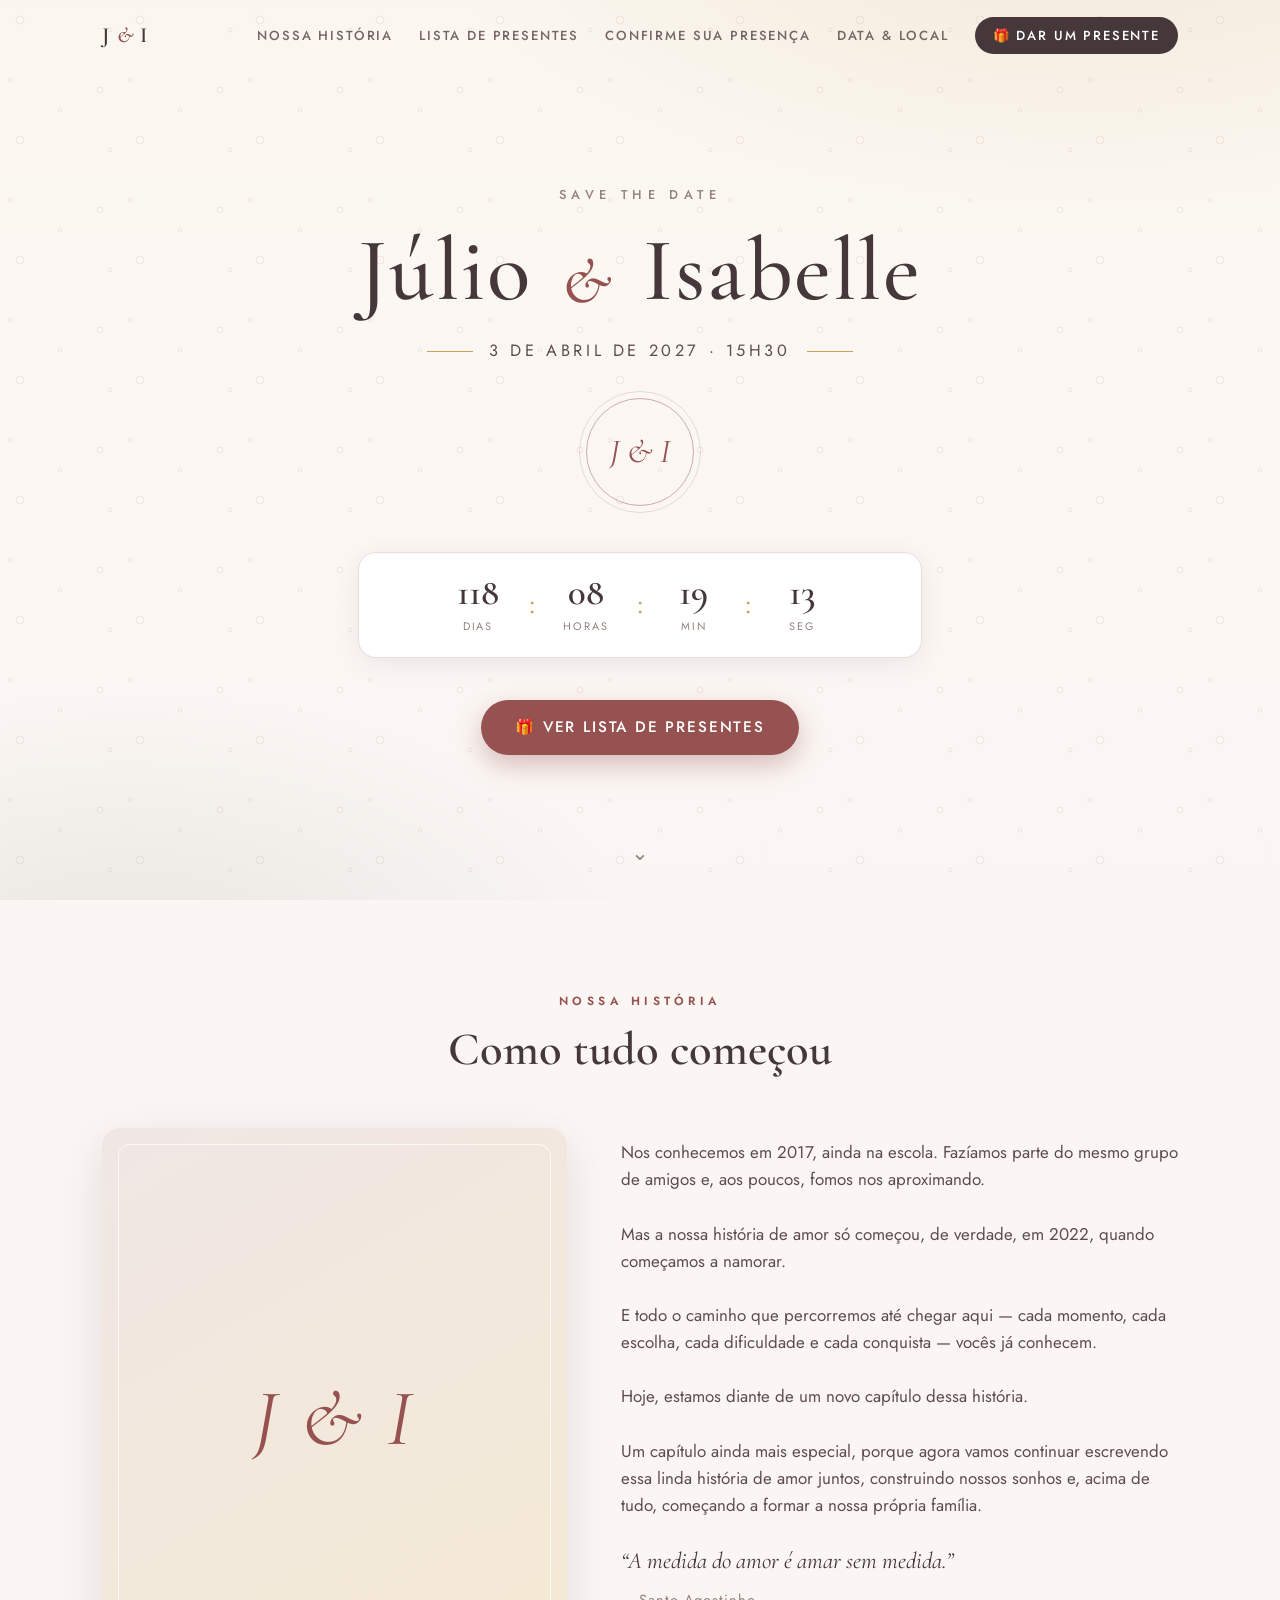
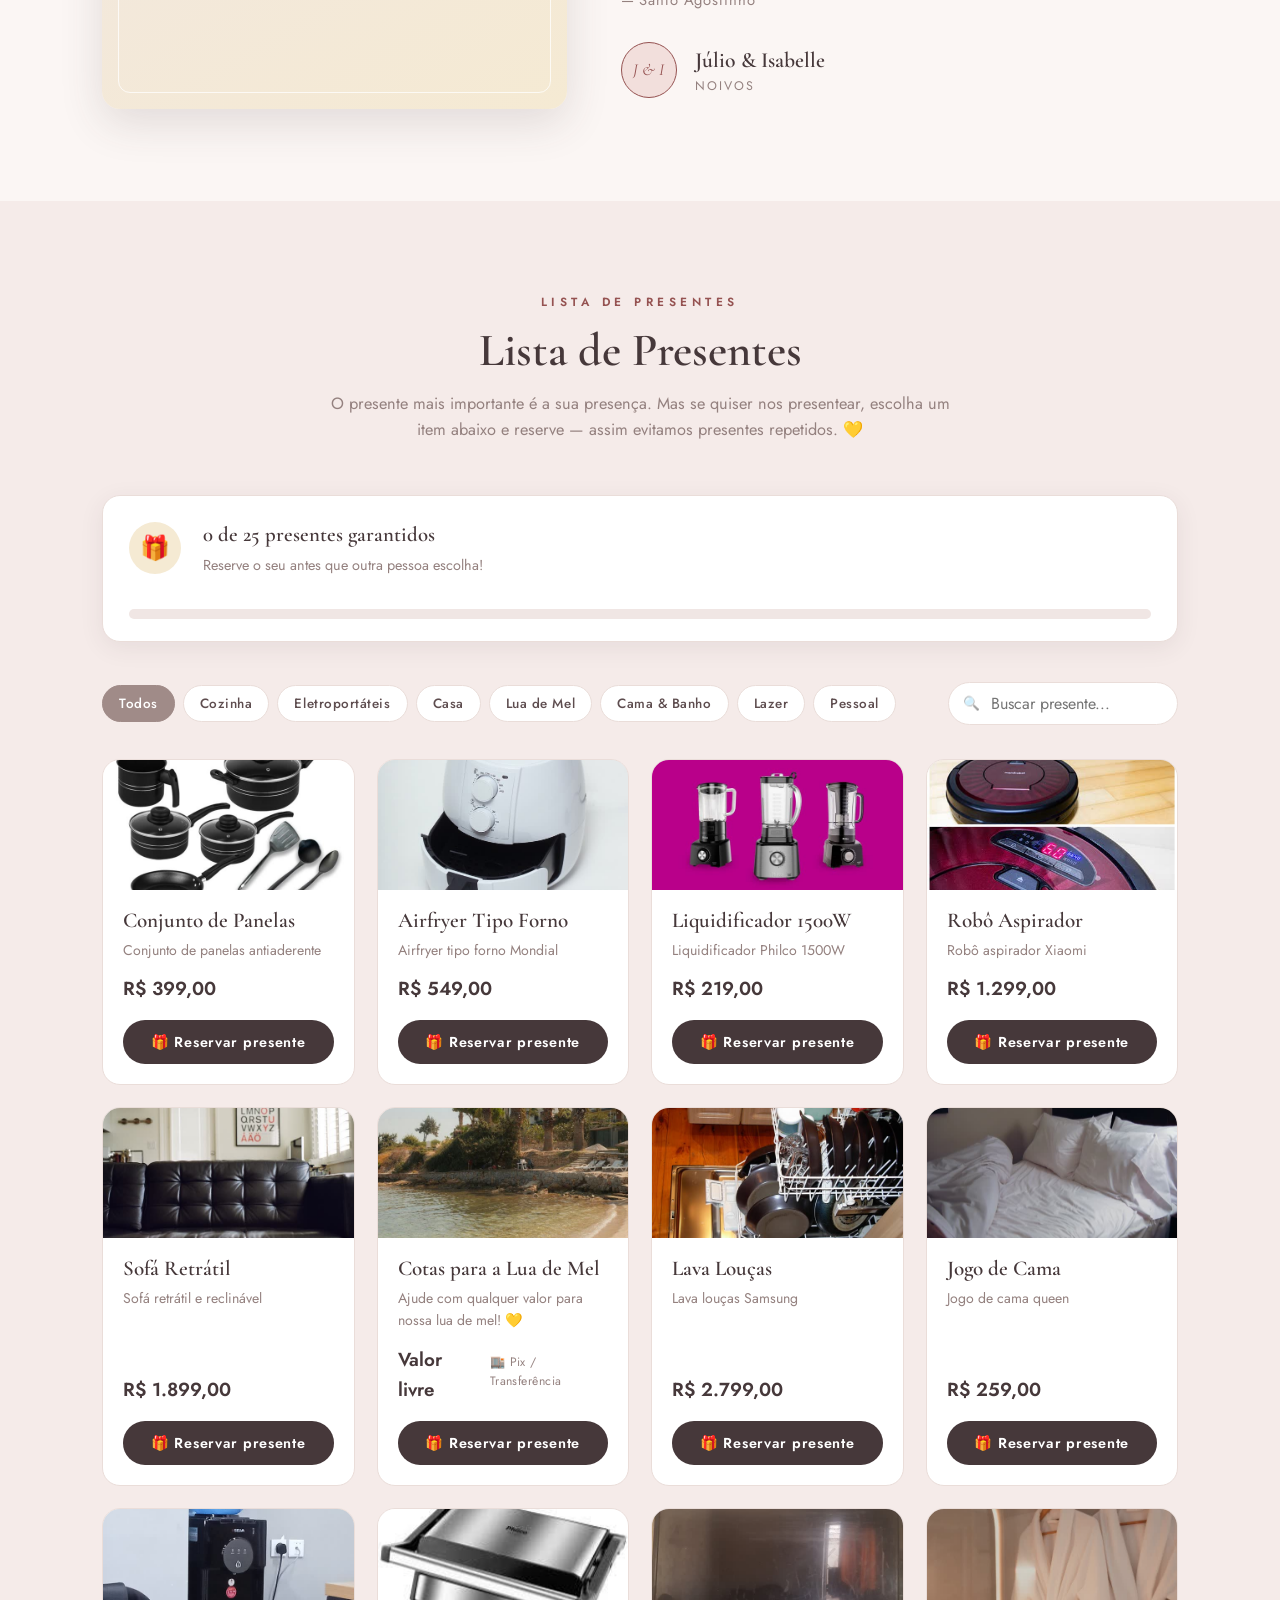
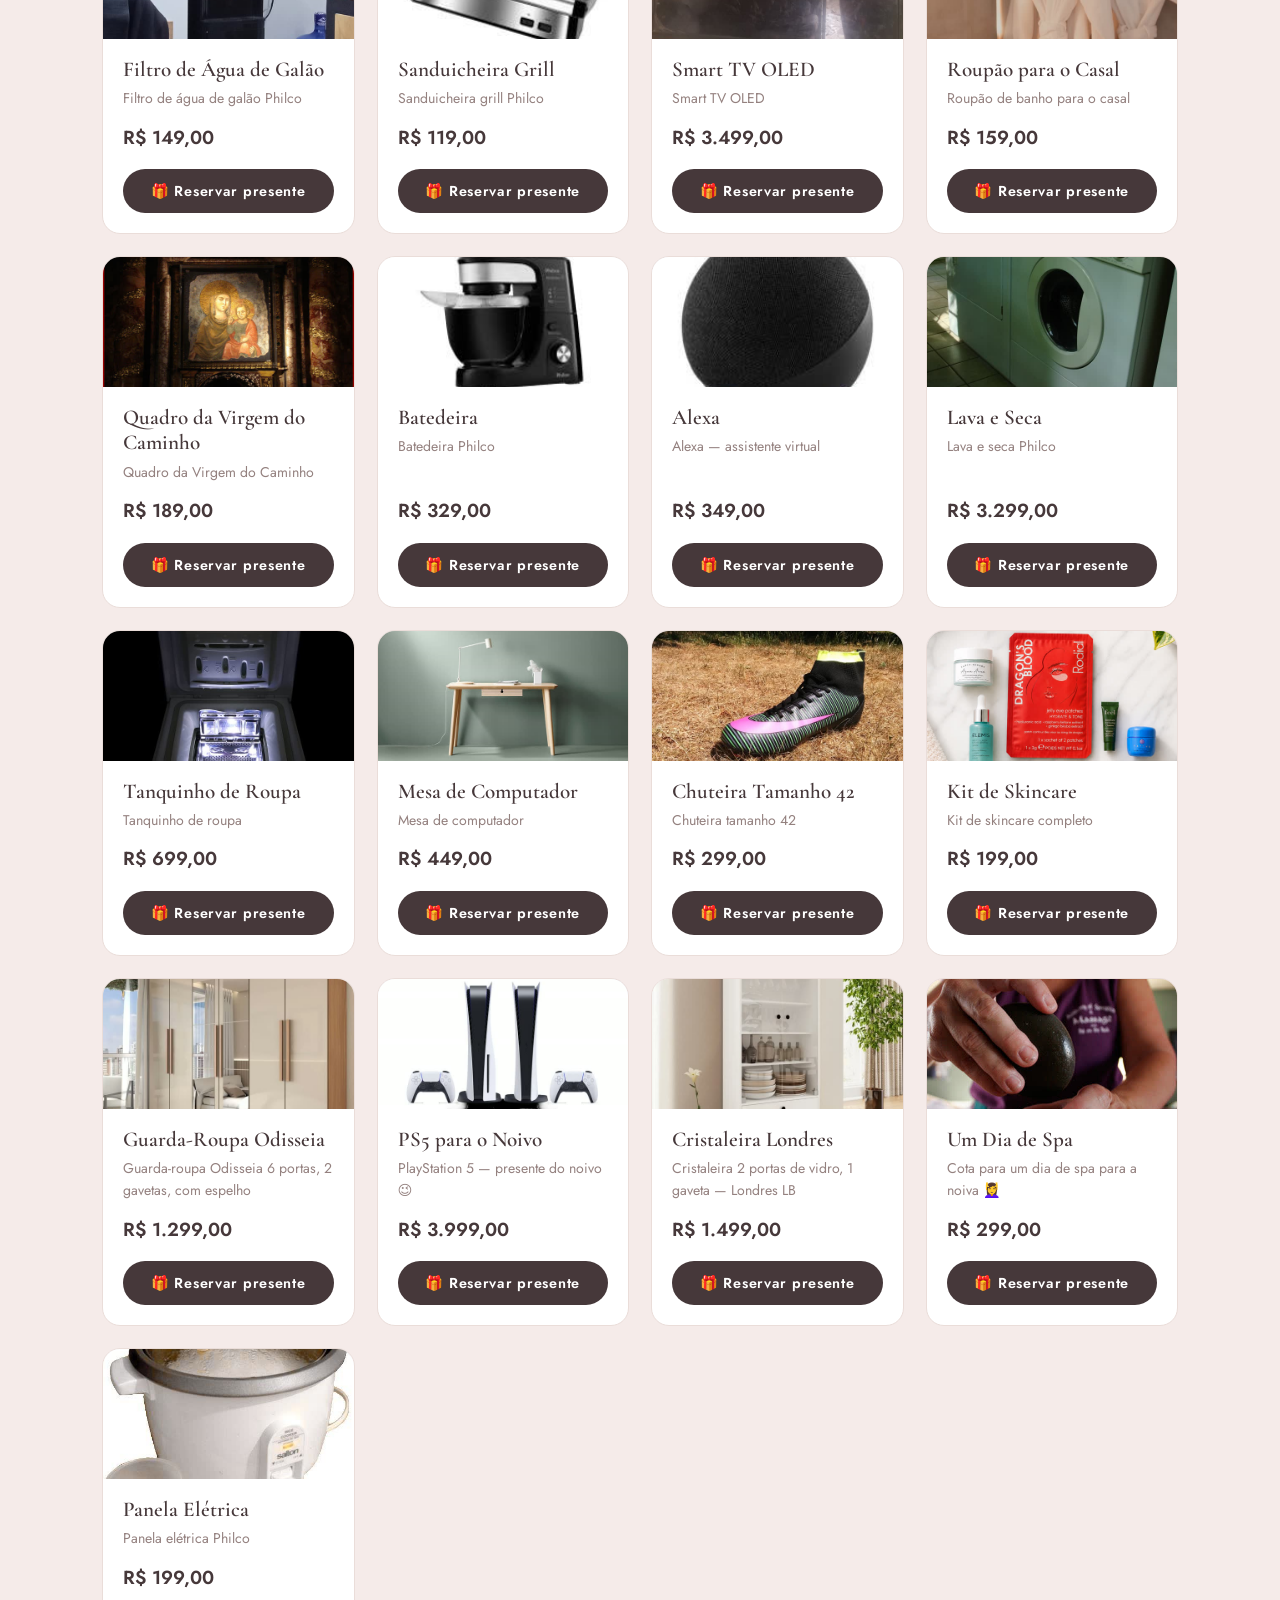
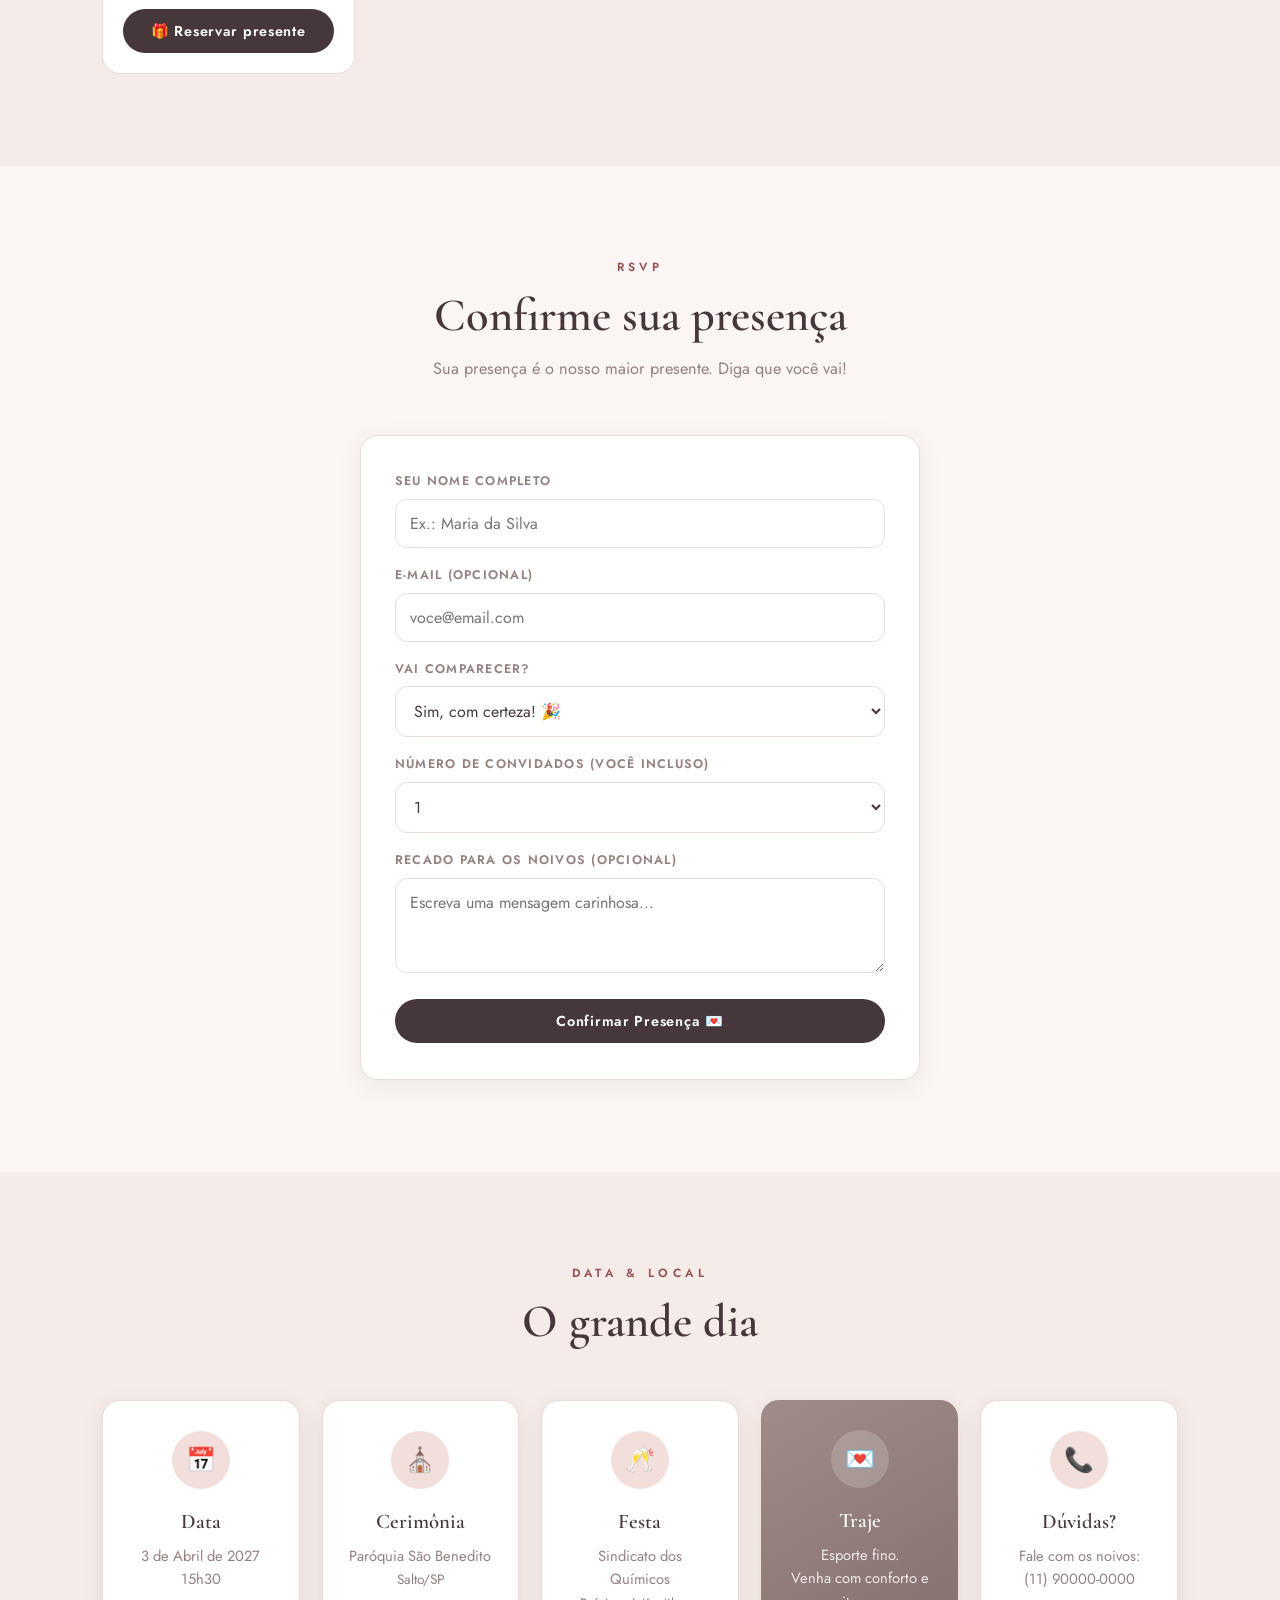
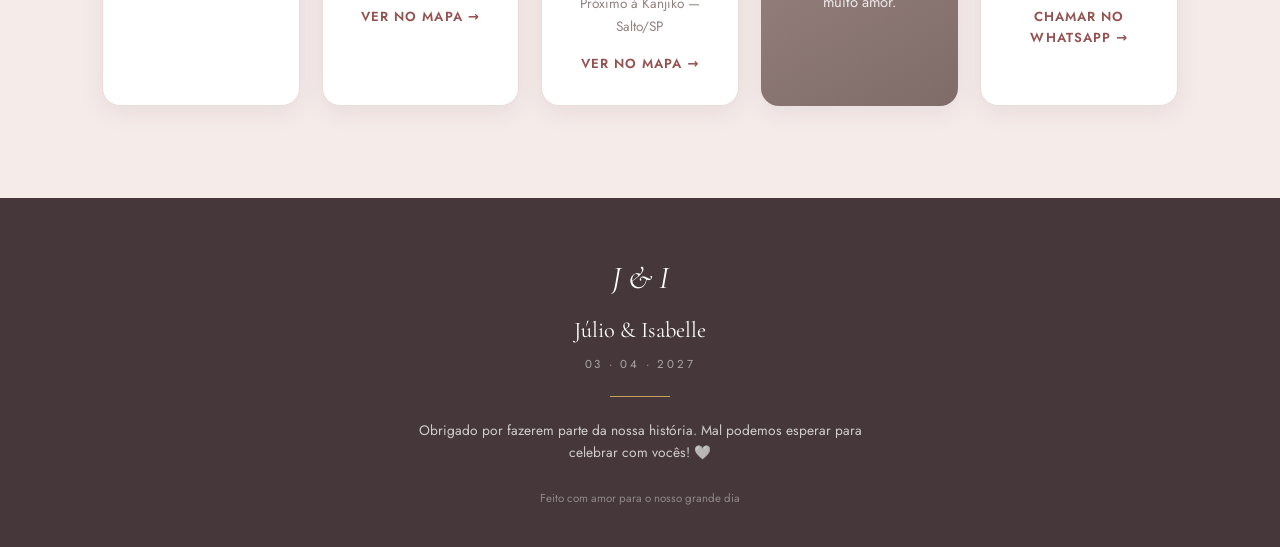
==== index.html @ 5176cdef "Site do casamento Júlio & Isabelle: lista de presentes com reserva/compra, RSVP, tema marsala" ====
<!DOCTYPE html>
<html lang="pt-BR">
<head>
  <meta charset="UTF-8" />
  <meta name="viewport" content="width=device-width, initial-scale=1.0" />
  <title>Júlio &amp; Isabelle — Nosso Casamento</title>
  <meta name="description" content="Site do nosso casamento: lista de presentes, confirmação de presença e todas as informações do grande dia." />
  <link rel="icon" href="data:image/svg+xml,<svg xmlns='http://www.w3.org/2000/svg' viewBox='0 0 100 100'><text y='.9em' font-size='90'>💍</text></svg>" />
  <link rel="preconnect" href="https://fonts.googleapis.com" />
  <link rel="preconnect" href="https://fonts.gstatic.com" crossorigin />
  <link href="https://fonts.googleapis.com/css2?family=Cormorant+Garamond:ital,wght@0,400;0,500;0,600;0,700;1,400;1,500&family=Jost:wght@300;400;500;600&display=swap" rel="stylesheet" />
  <link rel="stylesheet" href="css/style.css" />
</head>
<body>

  <!-- Navbar -->
  <nav class="nav" id="nav">
    <div class="container">
      <a href="#inicio" class="nav-brand"><span id="nav-iniciais">J <span class="amp">&amp;</span> M</span></a>
      <ul class="nav-links" id="nav-links">
        <li><a href="#historia">Nossa História</a></li>
        <li><a href="#presentes">Lista de Presentes</a></li>
        <li><a href="#rsvp">Confirme sua Presença</a></li>
        <li><a href="#local">Data &amp; Local</a></li>
        <li><a href="#presentes" class="nav-cta">🎁 Dar um Presente</a></li>
      </ul>
      <button class="nav-burger" id="nav-burger" aria-label="Menu">☰</button>
    </div>
  </nav>

  <!-- Hero -->
  <header class="hero" id="inicio">
    <div class="hero-inner">
      <p class="hero-save" id="hero-save">Save the Date</p>
      <h1 class="hero-names"><span id="hero-noivo">Júlio</span> <span class="amp">&amp;</span> <span id="hero-noiva">Isabelle</span></h1>
      <div class="hero-date" id="hero-data">3 de Abril de 2027 · 15h30</div>
      <div class="hero-monogram" id="hero-monograma">J &amp; I</div>

      <div class="countdown-wrap">
        <div class="countdown" id="countdown">
          <div class="cd-item"><div class="cd-num" id="cd-dias">--</div><div class="cd-label">Dias</div></div>
          <div class="cd-sep">:</div>
          <div class="cd-item"><div class="cd-num" id="cd-horas">--</div><div class="cd-label">Horas</div></div>
          <div class="cd-sep">:</div>
          <div class="cd-item"><div class="cd-num" id="cd-min">--</div><div class="cd-label">Min</div></div>
          <div class="cd-sep">:</div>
          <div class="cd-item"><div class="cd-num" id="cd-seg">--</div><div class="cd-label">Seg</div></div>
        </div>
      </div>

      <a href="#presentes" class="hero-cta">🎁 Ver Lista de Presentes</a>
    </div>
    <div class="hero-scroll">⌄</div>
  </header>

  <!-- Nossa História -->
  <section class="section" id="historia">
    <div class="container">
      <div class="section-head">
        <div class="kicker">Nossa História</div>
        <h2 class="section-title">Como tudo começou</h2>
      </div>
      <div class="story-grid">
        <div class="story-photo" id="story-photo">
          <div class="story-mono" id="story-mono">J &amp; I</div>
          <div class="frame"></div>
        </div>
        <div class="story-text">
          <p id="historia-texto"></p>
          <blockquote class="story-quote" id="historia-frase"></blockquote>
          <div class="story-quote-author" id="historia-frase-autor"></div>
          <div class="story-signature">
            <div class="mono" id="signature-mono">J &amp; I</div>
            <div>
              <div class="who" id="signature-nomes">Júlio &amp; Isabelle</div>
              <div class="role">Noivos</div>
            </div>
          </div>
        </div>
      </div>
    </div>
  </section>

  <!-- Lista de Presentes -->
  <section class="section section-alt" id="presentes">
    <div class="container">
      <div class="section-head">
        <div class="kicker">Lista de Presentes</div>
        <h2 class="section-title" id="lista-titulo">Lista de Presentes</h2>
        <p class="section-sub" id="lista-subtitulo"></p>
      </div>

      <div class="registry-progress">
        <div class="icon">🎁</div>
        <div class="info">
          <strong id="progresso-texto">0 de 0 presentes garantidos</strong>
          <span id="progresso-detalhe">Reserve o seu antes que outra pessoa escolha!</span>
        </div>
        <div class="registry-bar"><i id="progresso-barra"></i></div>
      </div>

      <div class="registry-toolbar">
        <div class="filter-chips" id="filter-chips"></div>
        <div class="registry-search">
          <input type="text" id="busca" placeholder="Buscar presente..." />
        </div>
      </div>

      <div class="gifts-grid" id="gifts-grid"></div>
      <div class="registry-empty" id="registry-empty" style="display:none;">
        <div class="big">🔍</div>
        <p>Nenhum presente encontrado com esses filtros.</p>
      </div>
    </div>
  </section>

  <!-- RSVP -->
  <section class="section" id="rsvp">
    <div class="container">
      <div class="section-head">
        <div class="kicker">RSVP</div>
        <h2 class="section-title">Confirme sua presença</h2>
        <p class="section-sub">Sua presença é o nosso maior presente. Diga que você vai!</p>
      </div>
      <div class="rsvp-card">
        <form id="rsvp-form">
          <div class="form-group">
            <label for="rsvp-nome">Seu nome completo</label>
            <input type="text" id="rsvp-nome" placeholder="Ex.: Maria da Silva" required />
          </div>
          <div class="form-group">
            <label for="rsvp-email">E-mail (opcional)</label>
            <input type="email" id="rsvp-email" placeholder="voce@email.com" />
          </div>
          <div class="form-group">
            <label for="rsvp-presenca">Vai comparecer?</label>
            <select id="rsvp-presenca">
              <option value="sim">Sim, com certeza! 🎉</option>
              <option value="nao">Não poderei ir, mas estarei torcendo 💛</option>
            </select>
          </div>
          <div class="form-group">
            <label for="rsvp-acompanhantes">Número de convidados (você incluso)</label>
            <select id="rsvp-acompanhantes">
              <option value="1">1</option>
              <option value="2">2</option>
              <option value="3">3</option>
              <option value="4">4</option>
              <option value="5">5+</option>
            </select>
          </div>
          <div class="form-group">
            <label for="rsvp-recado">Recado para os noivos (opcional)</label>
            <textarea id="rsvp-recado" rows="3" placeholder="Escreva uma mensagem carinhosa..."></textarea>
          </div>
          <button type="submit" class="btn btn-livre" style="width:100%;">Confirmar Presença 💌</button>
        </form>
        <div class="rsvp-done" id="rsvp-done" style="display:none;">
          <div class="big">💌</div>
          <h3>Presença confirmada!</h3>
          <p>Obrigado! Contamos com você nesse dia tão especial. Mal podemos esperar! 🤍</p>
        </div>
      </div>
    </div>
  </section>

  <!-- Data & Local -->
  <section class="section section-alt" id="local">
    <div class="container">
      <div class="section-head">
        <div class="kicker">Data &amp; Local</div>
        <h2 class="section-title">O grande dia</h2>
      </div>
      <div class="info-grid">
        <div class="info-card">
          <div class="ico">📅</div>
          <h4>Data</h4>
          <p id="local-data">3 de Abril de 2027<br />15h30</p>
        </div>
        <div class="info-card">
          <div class="ico">⛪</div>
          <h4>Cerimônia</h4>
          <p id="local-nome">Paróquia São Benedito<br /><span id="local-endereco" style="color:var(--muted);font-size:.85rem;">Salto/SP</span></p>
          <a class="link" id="local-mapa" href="#" target="_blank" rel="noopener">Ver no mapa →</a>
        </div>
        <div class="info-card">
          <div class="ico">🥂</div>
          <h4>Festa</h4>
          <p id="festa-nome">Sindicato dos Químicos<br /><span id="festa-endereco" style="color:var(--muted);font-size:.85rem;">Próximo à Kanjiko — Salto/SP</span></p>
          <a class="link" id="festa-mapa" href="#" target="_blank" rel="noopener">Ver no mapa →</a>
        </div>
        <div class="info-card alt">
          <div class="ico">💌</div>
          <h4>Traje</h4>
          <p>Esporte fino.<br />Venha com conforto e muito amor.</p>
        </div>
        <div class="info-card">
          <div class="ico">📞</div>
          <h4>Dúvidas?</h4>
          <p id="local-contato">Fale com os noivos pelo WhatsApp</p>
          <a class="link" id="local-whatsapp" href="#" target="_blank" rel="noopener">Chamar no WhatsApp →</a>
        </div>
      </div>
    </div>
  </section>

  <!-- Footer -->
  <footer class="footer">
    <div class="container">
      <div class="mono" id="footer-mono">J &amp; I</div>
      <div class="names" id="footer-nomes">Júlio &amp; Isabelle</div>
      <div class="date" id="footer-data">03 · 04 · 2027</div>
      <div class="divider"></div>
      <p class="msg">Obrigado por fazerem parte da nossa história. Mal podemos esperar para celebrar com vocês! 🤍</p>
      <p class="made">Feito com amor para o nosso grande dia</p>
    </div>
  </footer>

  <!-- Modal de reserva -->
  <div class="modal-overlay" id="modal">
    <div class="modal">
      <button class="modal-close" id="modal-close" aria-label="Fechar">✕</button>
      <div class="gift-mini">
        <div class="thumb" id="modal-thumb">🎁</div>
        <div>
          <div class="nm" id="modal-nome">Presente</div>
          <div class="pr" id="modal-preco">R$ 0</div>
        </div>
      </div>
      <h3 id="modal-titulo">Reservar presente</h3>
      <p class="lead" id="modal-lead">Preencha seu nome para reservar este presente. Assim, evitamos presentes repetidos!</p>
      <form id="modal-form">
        <div class="form-group">
          <label for="modal-nome-convidado">Seu nome</label>
          <input type="text" id="modal-nome-convidado" placeholder="Ex.: Maria" required autocomplete="name" />
        </div>
        <div class="modal-actions">
          <button type="submit" class="btn btn-livre" id="modal-btn-reservar">🎁 Reservar</button>
          <button type="button" class="btn btn-secondary" id="modal-btn-comprei">✅ Já comprei!</button>
        </div>
      </form>
      <p class="modal-note" id="modal-note">Reservado? Depois você pode marcar como comprado.</p>
    </div>
  </div>

  <!-- Toast -->
  <div class="toast-wrap" id="toast-wrap"></div>

  <canvas id="confetti-canvas"></canvas>

  <script src="js/config.js"></script>
  <script src="js/data.js"></script>
  <script src="js/storage.js"></script>
  <script src="js/app.js"></script>
</body>
</html>
---- css/style.css ----
/* ============================================================
   Casamento — Design System
   Paleta: creme quente · verde-sálvia · terracota · dourado
   Fontes: Cormorant Garamond (display) + Jost (texto)
   ============================================================ */

:root {
  --bg: #FBF6F4;
  --bg-soft: #F5EBE9;
  --bg-card: #FFFFFF;
  --ink: #46383A;
  --ink-soft: #5E4D4F;
  --muted: #94817F;
  --line: #EADDD9;
  --sage: #A08B88;
  --sage-deep: #7F6B68;
  --sage-soft: #F0E6E4;
  --terra: #955251;        /* MARSALA */
  --terra-deep: #7A403F;
  --terra-soft: #F2DFDC;
  --gold: #C6A15B;
  --gold-soft: #F5EAD3;
  --danger: #B4574E;
  --ok: #7E917C;
  --radius: 18px;
  --shadow: 0 6px 24px rgba(70, 56, 58, .08);
  --shadow-lg: 0 14px 44px rgba(70, 56, 58, .14);
  --font-display: "Cormorant Garamond", Georgia, serif;
  --font-body: "Jost", "Segoe UI", system-ui, sans-serif;
}

* { margin: 0; padding: 0; box-sizing: border-box; }

html { scroll-behavior: smooth; }

body {
  font-family: var(--font-body);
  background: var(--bg);
  color: var(--ink);
  line-height: 1.6;
  -webkit-font-smoothing: antialiased;
}

img { max-width: 100%; display: block; }
a { color: inherit; text-decoration: none; }
button { font-family: inherit; cursor: pointer; }
input, select, textarea { font-family: inherit; font-size: 1rem; }

.container { max-width: 1120px; margin: 0 auto; padding: 0 22px; }

::selection { background: var(--gold-soft); }

/* ---------- Navbar ---------- */
.nav {
  position: fixed; inset: 0 0 auto 0; z-index: 90;
  transition: background .3s, box-shadow .3s, padding .3s;
  padding: 18px 0;
}
.nav.scrolled {
  background: rgba(250, 246, 239, .92);
  backdrop-filter: blur(12px);
  box-shadow: 0 2px 18px rgba(59,52,44,.07);
  padding: 10px 0;
}
.nav .container { display: flex; align-items: center; justify-content: space-between; gap: 18px; }
.nav-brand {
  font-family: var(--font-display);
  font-size: 1.35rem; font-weight: 600; letter-spacing: .06em;
  color: var(--ink);
}
.nav-brand .amp { color: var(--terra); font-style: italic; }
.nav-links { display: flex; align-items: center; gap: 26px; list-style: none; }
.nav-links a {
  font-size: .82rem; letter-spacing: .14em; text-transform: uppercase;
  color: var(--ink-soft); opacity: .85; transition: opacity .2s, color .2s;
  font-weight: 500;
}
.nav-links a:hover { opacity: 1; color: var(--terra); }
.nav-cta {
  background: var(--ink); color: #fff !important; opacity: 1 !important;
  padding: 9px 18px; border-radius: 999px; font-size: .78rem;
  letter-spacing: .1em; transition: background .2s, transform .2s;
}
.nav-cta:hover { background: var(--terra); transform: translateY(-1px); }
.nav-burger { display: none; background: none; border: 0; font-size: 1.5rem; color: var(--ink); }

/* ---------- Hero ---------- */
.hero {
  min-height: 100vh;
  display: flex; align-items: center; justify-content: center;
  text-align: center; position: relative; overflow: hidden;
  background:
    radial-gradient(1100px 500px at 85% -10%, rgba(201,168,106,.18), transparent 60%),
    radial-gradient(900px 500px at 10% 110%, rgba(124,139,121,.16), transparent 60%),
    linear-gradient(180deg, #FBF7F0 0%, var(--bg) 100%);
  padding: 120px 22px 80px;
}
.hero::before {
  content: "";
  position: absolute; inset: 0;
  background-image: url("data:image/svg+xml,%3Csvg xmlns='http://www.w3.org/2000/svg' width='120' height='120' viewBox='0 0 120 120'%3E%3Cg fill='none' stroke='%23955251' stroke-opacity='0.10' stroke-width='1'%3E%3Ccircle cx='20' cy='20' r='4'/%3E%3Ccircle cx='100' cy='90' r='3'/%3E%3Ccircle cx='60' cy='110' r='2'/%3E%3Ccircle cx='10' cy='80' r='2'/%3E%3Ccircle cx='110' cy='30' r='2'/%3E%3C/g%3E%3C/svg%3E");
}
.hero-inner { position: relative; z-index: 2; max-width: 820px; }
.hero-save {
  font-size: .8rem; letter-spacing: .42em; text-transform: uppercase;
  color: var(--muted); margin-bottom: 18px; font-weight: 500;
}
.hero-names {
  font-family: var(--font-display);
  font-size: clamp(3rem, 9vw, 5.6rem);
  font-weight: 500; line-height: 1.05; letter-spacing: .02em;
  color: var(--ink);
}
.hero-names .amp {
  font-style: italic; color: var(--terra);
  font-size: .72em; padding: 0 .12em; vertical-align: middle;
}
.hero-date {
  margin-top: 20px; display: flex; align-items: center; justify-content: center; gap: 16px;
  font-size: 1.02rem; letter-spacing: .22em; text-transform: uppercase; color: var(--ink-soft);
}
.hero-date::before, .hero-date::after {
  content: ""; width: 46px; height: 1px; background: var(--gold);
}
.hero-monogram {
  width: 108px; height: 108px; margin: 34px auto 0;
  border: 1px solid rgba(149,82,81,.45); border-radius: 50%;
  display: flex; align-items: center; justify-content: center;
  font-family: var(--font-display); font-size: 2.1rem; font-style: italic;
  color: var(--terra); position: relative;
}
.hero-monogram::before {
  content: ""; position: absolute; inset: -8px;
  border: 1px solid rgba(149,82,81,.18); border-radius: 50%;
}
.hero-cta {
  margin-top: 42px; display: inline-flex; align-items: center; gap: 10px;
  background: var(--terra); color: #fff; border: 0;
  padding: 15px 34px; border-radius: 999px;
  font-size: .95rem; letter-spacing: .12em; text-transform: uppercase; font-weight: 500;
  box-shadow: 0 10px 26px rgba(149,82,81,.35);
  transition: transform .2s, box-shadow .2s, background .2s;
}
.hero-cta:hover { transform: translateY(-2px); box-shadow: 0 14px 32px rgba(149,82,81,.42); background: var(--terra-deep); }
.hero-scroll {
  position: absolute; bottom: 30px; left: 50%; transform: translateX(-50%);
  color: var(--muted); font-size: 1.3rem; animation: bob 2.2s infinite; z-index: 2;
}
@keyframes bob { 0%,100% { transform: translate(-50%,0); } 50% { transform: translate(-50%,8px); } }

/* ---------- Countdown ---------- */
.countdown-wrap { background: var(--bg-card); border: 1px solid var(--line); border-radius: var(--radius); box-shadow: var(--shadow); margin-top: 46px; padding: 22px 18px; }
.countdown { display: flex; justify-content: center; gap: 14px; }
.cd-item { min-width: 74px; }
.cd-num {
  font-family: var(--font-display); font-size: 2.3rem; font-weight: 600; line-height: 1;
  color: var(--ink);
}
.cd-label { font-size: .68rem; letter-spacing: .18em; text-transform: uppercase; color: var(--muted); margin-top: 6px; }
.cd-sep { font-family: var(--font-display); font-size: 2rem; color: var(--gold); align-self: start; padding-top: 2px; }

/* ---------- Seções ---------- */
.section { padding: 92px 0; }
.section-alt { background: var(--bg-soft); }
.section-head { text-align: center; max-width: 640px; margin: 0 auto 52px; }
.kicker {
  font-size: .74rem; letter-spacing: .38em; text-transform: uppercase;
  color: var(--terra); font-weight: 600; margin-bottom: 12px;
}
.section-title {
  font-family: var(--font-display); font-weight: 600;
  font-size: clamp(2rem, 4.5vw, 2.9rem); color: var(--ink); line-height: 1.15;
}
.section-sub { color: var(--muted); margin-top: 14px; font-size: 1.02rem; }

/* ---------- História ---------- */
.story-grid { display: grid; grid-template-columns: 1fr 1.2fr; gap: 54px; align-items: center; }
.story-photo {
  border-radius: var(--radius); overflow: hidden; position: relative;
  aspect-ratio: 4/5; background: linear-gradient(150deg, var(--sage-soft), var(--gold-soft));
  display: flex; align-items: center; justify-content: center;
  box-shadow: var(--shadow-lg);
}
.story-photo img { width: 100%; height: 100%; object-fit: cover; }
.story-mono {
  font-family: var(--font-display); font-style: italic;
  font-size: clamp(3.4rem, 7vw, 5rem); color: var(--terra);
  letter-spacing: .04em;
}
.story-photo .frame {
  position: absolute; inset: 16px; border: 1px solid rgba(255,255,255,.75); border-radius: 12px; pointer-events: none;
}
.story-text p { color: var(--ink-soft); font-size: 1.06rem; margin-bottom: 18px; white-space: pre-line; }
.story-quote {
  font-family: var(--font-display); font-size: 1.45rem; font-style: italic;
  color: var(--ink); line-height: 1.45; margin: 26px 0 10px;
}
.story-quote-author { color: var(--muted); font-size: .92rem; letter-spacing: .06em; }
.story-signature {
  margin-top: 30px; display: flex; align-items: center; gap: 18px;
}
.story-signature .mono {
  width: 56px; height: 56px; border-radius: 50%;
  background: var(--terra-soft); border: 1px solid var(--terra);
  display: flex; align-items: center; justify-content: center;
  font-family: var(--font-display); font-style: italic; font-size: 1.05rem; color: var(--terra);
}
.story-signature .who { font-family: var(--font-display); font-size: 1.35rem; font-weight: 600; }
.story-signature .role { font-size: .78rem; letter-spacing: .16em; text-transform: uppercase; color: var(--muted); }

/* ---------- Lista de presentes ---------- */
.registry-progress {
  background: var(--bg-card); border: 1px solid var(--line); border-radius: var(--radius);
  padding: 22px 26px; margin-bottom: 40px; box-shadow: var(--shadow);
  display: flex; align-items: center; gap: 22px; flex-wrap: wrap;
}
.registry-progress .icon {
  width: 52px; height: 52px; border-radius: 50%; flex-shrink: 0;
  background: var(--gold-soft); display: flex; align-items: center; justify-content: center; font-size: 1.5rem;
}
.registry-progress .info { flex: 1; min-width: 220px; }
.registry-progress .info strong { font-family: var(--font-display); font-size: 1.3rem; font-weight: 600; display: block; }
.registry-progress .info span { color: var(--muted); font-size: .9rem; }
.registry-bar { height: 10px; background: var(--sage-soft); border-radius: 999px; overflow: hidden; margin-top: 10px; flex-basis: 100%; }
.registry-bar i {
  display: block; height: 100%; width: 0;
  background: linear-gradient(90deg, var(--sage), var(--gold));
  border-radius: 999px; transition: width .8s cubic-bezier(.22,1,.36,1);
}

.registry-toolbar { display: flex; gap: 14px; margin-bottom: 34px; flex-wrap: wrap; align-items: center; }
.filter-chips { display: flex; gap: 8px; flex-wrap: wrap; flex: 1; }
.chip {
  border: 1px solid var(--line); background: var(--bg-card); color: var(--ink-soft);
  padding: 8px 16px; border-radius: 999px; font-size: .84rem; letter-spacing: .04em;
  transition: all .18s; font-weight: 500;
}
.chip:hover { border-color: var(--sage); color: var(--sage-deep); }
.chip.active { background: var(--sage); border-color: var(--sage); color: #fff; }
.registry-search {
  position: relative;
}
.registry-search input {
  border: 1px solid var(--line); background: var(--bg-card); border-radius: 999px;
  padding: 9px 18px 9px 42px; width: 230px; color: var(--ink); outline: none;
  transition: border .2s, box-shadow .2s;
}
.registry-search input:focus { border-color: var(--sage); box-shadow: 0 0 0 3px rgba(124,139,121,.15); }
.registry-search::before {
  content: "🔍"; position: absolute; left: 15px; top: 50%; transform: translateY(-50%);
  font-size: .85rem; opacity: .6;
}

.gifts-grid {
  display: grid; grid-template-columns: repeat(auto-fill, minmax(250px, 1fr)); gap: 22px;
}
.gift-card {
  background: var(--bg-card); border: 1px solid var(--line); border-radius: var(--radius);
  overflow: hidden; display: flex; flex-direction: column;
  transition: transform .22s, box-shadow .22s; position: relative;
}
.gift-card:hover { transform: translateY(-4px); box-shadow: var(--shadow-lg); }
.gift-card.is-disabled { opacity: .92; }
.gift-card.is-disabled:hover { transform: none; box-shadow: var(--shadow); }

.gift-thumb {
  height: 130px; display: flex; align-items: center; justify-content: center;
  font-size: 3.1rem; position: relative; overflow: hidden;
}
.gift-thumb .cat-tag {
  position: absolute; top: 12px; left: 12px;
  background: rgba(255,255,255,.85); backdrop-filter: blur(4px);
  font-size: .66rem; letter-spacing: .1em; text-transform: uppercase;
  padding: 4px 10px; border-radius: 999px; color: var(--ink-soft); font-weight: 600;
}
.gift-status-badge {
  position: absolute; top: 12px; right: 12px;
  display: inline-flex; align-items: center; gap: 5px;
  font-size: .68rem; letter-spacing: .08em; text-transform: uppercase; font-weight: 600;
  padding: 5px 11px; border-radius: 999px; color: #fff;
}
.gift-status-badge .dot { width: 6px; height: 6px; border-radius: 50%; background: currentColor; }
.status-livre { background: linear-gradient(135deg, #A96A67, #8A4F4D); }
.status-reservado { background: linear-gradient(135deg, #D9A65B, #B9832F); }
.status-comprado { background: linear-gradient(135deg, var(--ok), #4F7A5F); }

.gift-body { padding: 18px 20px 20px; display: flex; flex-direction: column; flex: 1; }
.gift-name { font-family: var(--font-display); font-size: 1.32rem; font-weight: 600; line-height: 1.2; }
.gift-desc { color: var(--muted); font-size: .88rem; margin-top: 5px; flex: 1; }
.gift-meta { display: flex; align-items: baseline; justify-content: space-between; gap: 10px; margin-top: 13px; }
.gift-price { font-size: 1.18rem; font-weight: 600; color: var(--ink); }
.gift-price small { font-size: .72rem; color: var(--muted); font-weight: 400; }
.gift-store { font-size: .76rem; color: var(--muted); letter-spacing: .04em; display: inline-flex; align-items: center; gap: 4px; }
.gift-action { margin-top: 16px; }

.btn {
  display: inline-flex; align-items: center; justify-content: center; gap: 8px;
  border: 0; border-radius: 999px; font-weight: 600; letter-spacing: .05em;
  font-size: .9rem; padding: 12px 20px; width: 100%;
  transition: transform .18s, box-shadow .18s, background .18s, opacity .18s;
}
.btn-livre { background: var(--ink); color: #fff; }
.btn-livre:hover { background: var(--terra); transform: translateY(-1px); }
.btn-reservado { background: var(--gold-soft); color: #8A6517; }
.btn-reservado:hover { background: #EAD9B8; }
.btn-comprado {
  background: var(--sage-soft); color: var(--sage-deep); opacity: 1;
  display: flex; align-items: center; justify-content: center; gap: 8px;
}
.btn-comprado .check { width: 20px; height: 20px; border-radius: 50%; background: var(--ok); color: #fff; display: inline-flex; align-items: center; justify-content: center; font-size: .7rem; }
.btn:disabled { opacity: .75; cursor: default; }
.btn-secondary { background: var(--bg-soft); color: var(--ink-soft); border: 1px solid var(--line); }
.btn-secondary:hover { border-color: var(--muted); }

.gift-owner {
  margin-top: 12px; display: flex; align-items: center; gap: 9px;
  background: var(--bg-soft); border-radius: 999px; padding: 7px 14px; font-size: .84rem;
  color: var(--ink-soft);
}
.gift-owner .avatar {
  width: 26px; height: 26px; border-radius: 50%; background: var(--terra);
  color: #fff; display: flex; align-items: center; justify-content: center;
  font-size: .72rem; font-weight: 700; flex-shrink: 0;
}
.gift-owner small { display: block; color: var(--muted); font-size: .7rem; letter-spacing: .06em; text-transform: uppercase; }

.registry-empty { text-align: center; padding: 60px 20px; color: var(--muted); }
.registry-empty .big { font-size: 2.6rem; margin-bottom: 10px; }

/* ---------- Modal ---------- */
.modal-overlay {
  position: fixed; inset: 0; z-index: 200; display: none;
  align-items: flex-end; justify-content: center;
  background: rgba(59,52,44,.5); backdrop-filter: blur(4px);
  padding: 20px;
}
.modal-overlay.open { display: flex; }
.modal {
  background: var(--bg-card); border-radius: 22px; max-width: 460px; width: 100%;
  padding: 30px 28px; position: relative;
  box-shadow: var(--shadow-lg);
  animation: modalIn .3s cubic-bezier(.22,1,.36,1);
}
@keyframes modalIn { from { transform: translateY(26px); opacity: 0; } to { transform: none; opacity: 1; } }
.modal-close {
  position: absolute; top: 14px; right: 14px; background: none; border: 0;
  font-size: 1.2rem; color: var(--muted); width: 36px; height: 36px; border-radius: 50%;
  display: flex; align-items: center; justify-content: center; transition: background .2s;
}
.modal-close:hover { background: var(--bg-soft); }
.modal .gift-mini { display: flex; align-items: center; gap: 14px; margin-bottom: 18px; }
.modal .gift-mini .thumb {
  width: 58px; height: 58px; border-radius: 14px; font-size: 1.6rem;
  display: flex; align-items: center; justify-content: center; flex-shrink: 0;
}
.modal .gift-mini .nm { font-family: var(--font-display); font-size: 1.35rem; font-weight: 600; line-height: 1.15; }
.modal .gift-mini .pr { color: var(--terra); font-weight: 600; font-size: .95rem; }
.modal h3 { font-family: var(--font-display); font-size: 1.6rem; font-weight: 600; margin-bottom: 6px; }
.modal p.lead { color: var(--muted); font-size: .92rem; margin-bottom: 18px; }
.form-group { margin-bottom: 16px; }
.form-group label { display: block; font-size: .78rem; letter-spacing: .1em; text-transform: uppercase; color: var(--muted); font-weight: 600; margin-bottom: 7px; }
.form-group input, .form-group select, .form-group textarea {
  width: 100%; border: 1px solid var(--line); border-radius: 12px;
  padding: 12px 14px; color: var(--ink); background: #fff; outline: none;
  transition: border .2s, box-shadow .2s;
}
.form-group input:focus, .form-group select:focus, .form-group textarea:focus {
  border-color: var(--sage); box-shadow: 0 0 0 3px rgba(124,139,121,.14);
}
.modal-actions { display: flex; gap: 10px; margin-top: 22px; flex-wrap: wrap; }
.modal-actions .btn { flex: 1; min-width: 130px; }
.modal-note { font-size: .78rem; color: var(--muted); margin-top: 14px; text-align: center; }
.modal-note.alert { color: var(--danger); }

/* ---------- RSVP ---------- */
.rsvp-card {
  max-width: 560px; margin: 0 auto;
  background: var(--bg-card); border: 1px solid var(--line); border-radius: var(--radius);
  padding: 36px 34px; box-shadow: var(--shadow);
}
.rsvp-card .form-group { margin-bottom: 18px; }
.rsvp-done {
  text-align: center; padding: 30px 10px;
}
.rsvp-done .big { font-size: 3rem; margin-bottom: 12px; }
.rsvp-done h3 { font-family: var(--font-display); font-size: 1.7rem; margin-bottom: 8px; }
.rsvp-done p { color: var(--muted); }

/* ---------- Local / Data ---------- */
.info-grid { display: grid; grid-template-columns: repeat(5, 1fr); gap: 22px; }
.info-card {
  background: var(--bg-card); border: 1px solid var(--line); border-radius: var(--radius);
  padding: 30px 26px; text-align: center; box-shadow: var(--shadow);
  transition: transform .2s;
}
.info-card:hover { transform: translateY(-3px); }
.info-card .ico {
  width: 58px; height: 58px; margin: 0 auto 16px; border-radius: 50%;
  background: var(--terra-soft); display: flex; align-items: center; justify-content: center; font-size: 1.5rem;
}
.info-card h4 { font-family: var(--font-display); font-size: 1.3rem; font-weight: 600; margin-bottom: 6px; }
.info-card p { color: var(--muted); font-size: .92rem; }
.info-card .link { display: inline-block; margin-top: 14px; font-size: .82rem; font-weight: 600; letter-spacing: .08em; text-transform: uppercase; color: var(--terra); border-bottom: 1px solid transparent; transition: border .2s; }
.info-card .link:hover { border-color: var(--terra); }
.info-card.alt { background: linear-gradient(150deg, var(--sage), var(--sage-deep)); border: 0; color: #fff; }
.info-card.alt h4 { color: #fff; }
.info-card.alt p { color: rgba(255,255,255,.85); }
.info-card.alt .ico { background: rgba(255,255,255,.18); }
.info-card.alt .link { color: #fff; }

/* ---------- Toast ---------- */
.toast-wrap { position: fixed; bottom: 26px; left: 50%; transform: translateX(-50%); z-index: 300; display: flex; flex-direction: column; gap: 10px; align-items: center; pointer-events: none; }
.toast {
  background: var(--ink); color: #fff; padding: 13px 22px; border-radius: 999px;
  font-size: .92rem; box-shadow: var(--shadow-lg); display: flex; align-items: center; gap: 9px;
  animation: toastIn .35s cubic-bezier(.22,1,.36,1);
  max-width: min(92vw, 460px);
}
.toast.success { background: var(--ok); }
.toast.error { background: var(--danger); }
@keyframes toastIn { from { transform: translateY(16px); opacity: 0; } to { transform: none; opacity: 1; } }
.toast.bye { opacity: 0; transition: opacity .35s; }

/* ---------- Confete ---------- */
#confetti-canvas { position: fixed; inset: 0; z-index: 400; pointer-events: none; }

/* ---------- Footer ---------- */
.footer { background: var(--ink); color: rgba(255,255,255,.75); padding: 54px 0 40px; text-align: center; }
.footer .mono {
  font-family: var(--font-display); font-style: italic; font-size: 2rem; color: #fff;
}
.footer .names { font-family: var(--font-display); font-size: 1.4rem; color: #fff; margin-top: 8px; }
.footer .date { letter-spacing: .24em; text-transform: uppercase; font-size: .72rem; color: rgba(255,255,255,.55); margin-top: 8px; }
.footer .divider { width: 60px; height: 1px; background: var(--gold); margin: 22px auto; }
.footer .msg { font-size: .86rem; max-width: 460px; margin: 0 auto; }
.footer .made { margin-top: 26px; font-size: .72rem; color: rgba(255,255,255,.4); }

/* ---------- Admin ---------- */
.admin-body { background: var(--bg-soft); }
.admin-header {
  background: var(--ink); color: #fff; padding: 18px 0;
}
.admin-header .container { display: flex; align-items: center; justify-content: space-between; gap: 14px; flex-wrap: wrap; }
.admin-header h1 { font-family: var(--font-display); font-weight: 600; font-size: 1.4rem; }
.admin-header .back { background: rgba(255,255,255,.12); color: #fff; border: 0; padding: 8px 16px; border-radius: 999px; font-size: .82rem; transition: background .2s; }
.admin-header .back:hover { background: rgba(255,255,255,.22); }
.admin-lock { min-height: 70vh; display: flex; align-items: center; justify-content: center; padding: 40px 22px; }
.admin-lock .card { background: var(--bg-card); border-radius: var(--radius); padding: 38px 32px; box-shadow: var(--shadow); max-width: 400px; width: 100%; text-align: center; }
.admin-lock .card h2 { font-family: var(--font-display); font-size: 1.6rem; margin-bottom: 6px; }
.admin-lock .card p { color: var(--muted); font-size: .9rem; margin-bottom: 20px; }
.admin-stats { display: grid; grid-template-columns: repeat(auto-fit, minmax(150px, 1fr)); gap: 16px; margin: 28px 0; }
.stat {
  background: var(--bg-card); border: 1px solid var(--line); border-radius: 14px; padding: 18px 20px; box-shadow: var(--shadow);
}
.stat .n { font-family: var(--font-display); font-size: 2rem; font-weight: 600; line-height: 1; }
.stat .l { font-size: .74rem; letter-spacing: .12em; text-transform: uppercase; color: var(--muted); margin-top: 6px; }
.admin-section { background: var(--bg-card); border: 1px solid var(--line); border-radius: var(--radius); box-shadow: var(--shadow); margin-bottom: 26px; overflow: hidden; }
.admin-section .sec-head { padding: 18px 24px; border-bottom: 1px solid var(--line); display: flex; align-items: center; justify-content: space-between; gap: 12px; flex-wrap: wrap; }
.admin-section .sec-head h3 { font-family: var(--font-display); font-size: 1.35rem; font-weight: 600; }
.admin-section .sec-head .actions { display: flex; gap: 8px; flex-wrap: wrap; }
.admin-table { width: 100%; border-collapse: collapse; }
.admin-table th {
  text-align: left; font-size: .7rem; letter-spacing: .12em; text-transform: uppercase;
  color: var(--muted); padding: 12px 18px; border-bottom: 1px solid var(--line); background: var(--bg-soft);
}
.admin-table td { padding: 12px 18px; border-bottom: 1px solid var(--line); font-size: .92rem; vertical-align: middle; }
.admin-table tr:last-child td { border-bottom: 0; }
.admin-table .gift-cell { display: flex; align-items: center; gap: 11px; }
.admin-table .thumb { width: 40px; height: 40px; border-radius: 10px; display: flex; align-items: center; justify-content: center; font-size: 1.2rem; flex-shrink: 0; }
.admin-table select {
  border: 1px solid var(--line); border-radius: 10px; padding: 7px 10px; background: #fff; color: var(--ink);
}
.admin-tag { font-size: .72rem; padding: 4px 10px; border-radius: 999px; font-weight: 600; letter-spacing: .04em; }
.admin-tag.livre { background: var(--sage-soft); color: var(--sage-deep); }
.admin-tag.reservado { background: var(--gold-soft); color: #8A6517; }
.admin-tag.comprado { background: var(--terra-soft); color: var(--terra-deep); }
.admin-empty { padding: 40px; text-align: center; color: var(--muted); }
.btn-sm { padding: 8px 14px; font-size: .8rem; width: auto; border-radius: 999px; }
.btn-sm.btn-danger { background: var(--danger); color: #fff; }
.btn-sm:hover { transform: translateY(-1px); }
.admin-form { padding: 22px 24px; display: grid; grid-template-columns: repeat(auto-fit, minmax(200px, 1fr)); gap: 14px; }
.admin-form .full { grid-column: 1 / -1; }
.admin-form .btn { width: auto; padding: 12px 24px; }
.admin-actions-bar { display: flex; gap: 10px; flex-wrap: wrap; margin: 0 0 26px; }
.admin-actions-bar .btn { width: auto; }

/* ---------- Responsivo ---------- */
@media (max-width: 860px) {
  .info-grid { grid-template-columns: repeat(auto-fit, minmax(200px, 1fr)); }
  .nav-links {
    position: fixed; top: 0; right: -280px; width: 280px; height: 100vh;
    background: var(--bg-card); flex-direction: column; align-items: flex-start;
    padding: 90px 34px; gap: 22px; box-shadow: var(--shadow-lg);
    transition: right .3s cubic-bezier(.22,1,.36,1); z-index: 95;
  }
  .nav-links.open { right: 0; }
  .nav-burger { display: block; z-index: 96; position: relative; }
  .nav-cta { margin-top: 8px; }
  .story-grid { grid-template-columns: 1fr; gap: 34px; }
  .registry-search input { width: 100%; }
  .registry-search { flex: 1; min-width: 200px; }
  .countdown { gap: 6px; }
  .cd-item { min-width: 60px; }
  .cd-num { font-size: 1.8rem; }
  .modal { padding: 26px 20px; }
}
@media (max-width: 520px) {
  .section { padding: 68px 0; }
  .hero-date { font-size: .82rem; letter-spacing: .16em; flex-wrap: wrap; }
  .gifts-grid { grid-template-columns: 1fr; }
  .admin-table { font-size: .82rem; }
  .admin-table td, .admin-table th { padding: 10px 12px; }
}
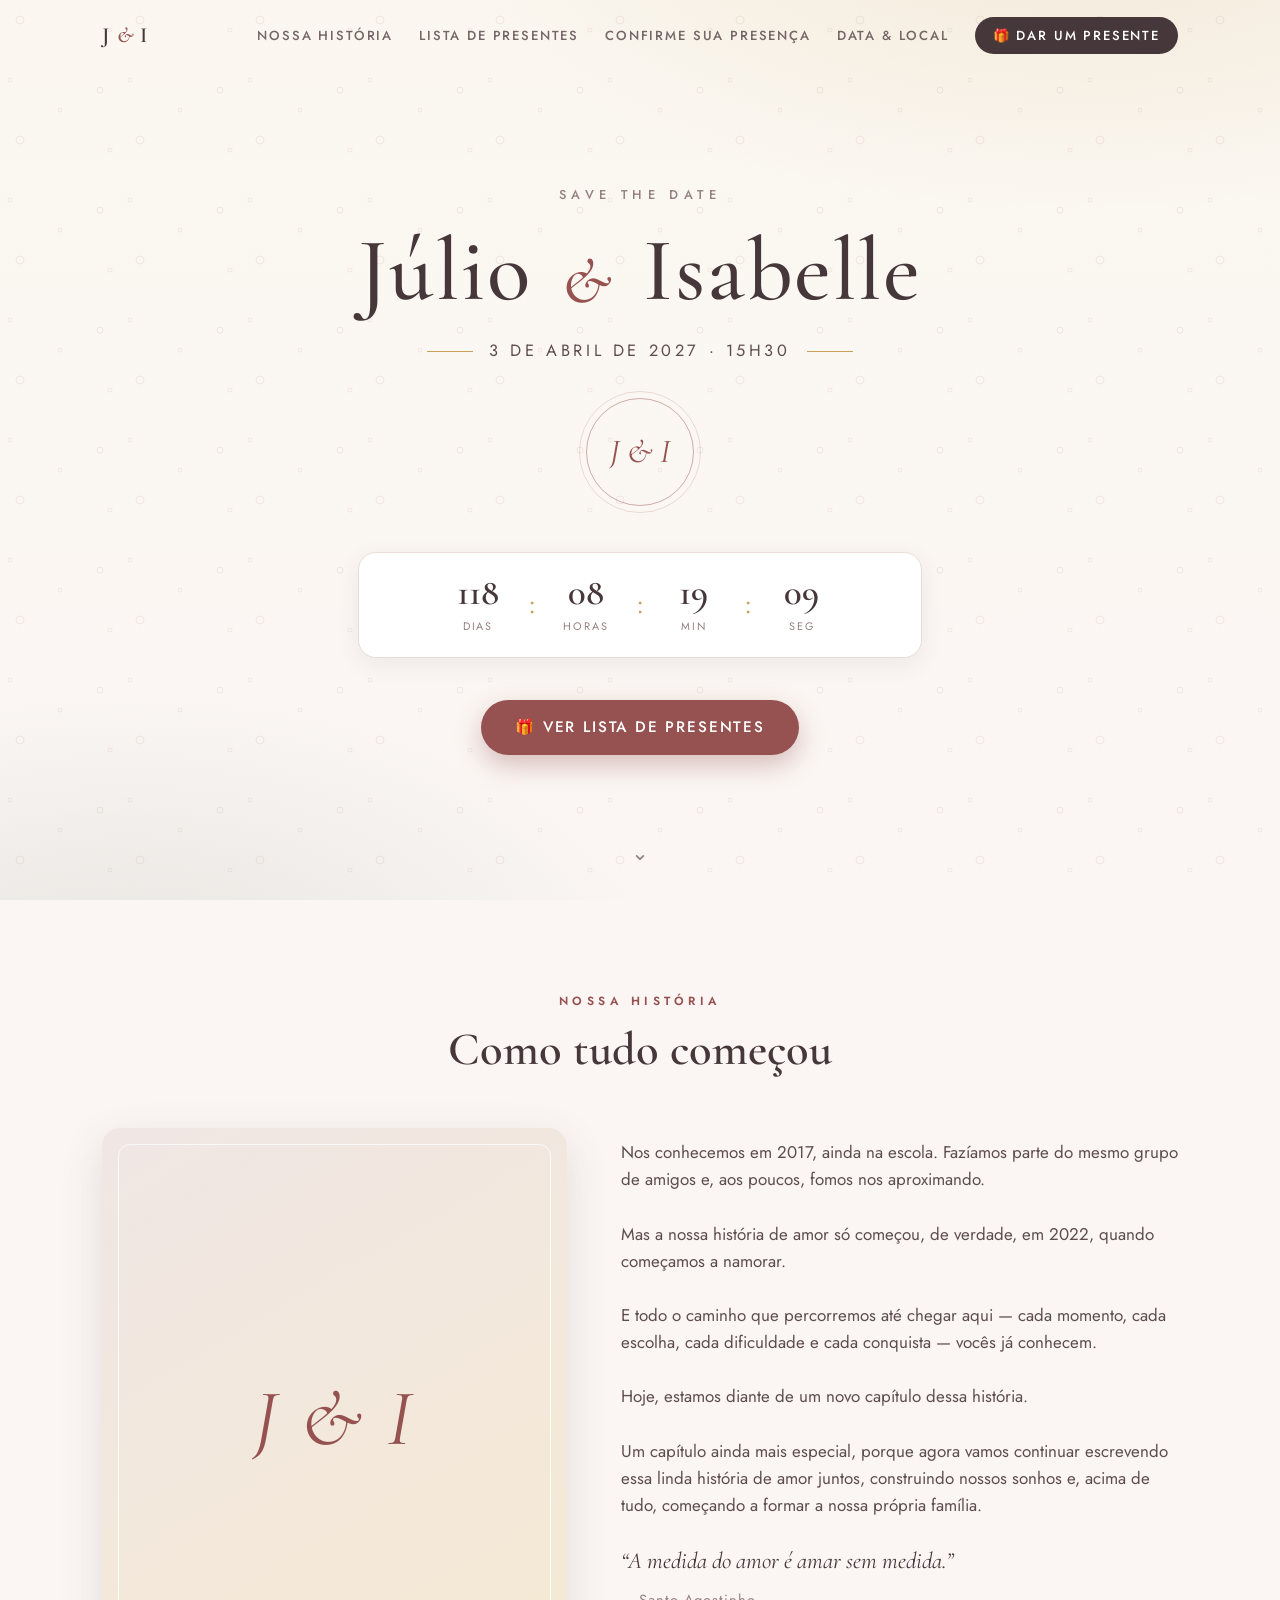
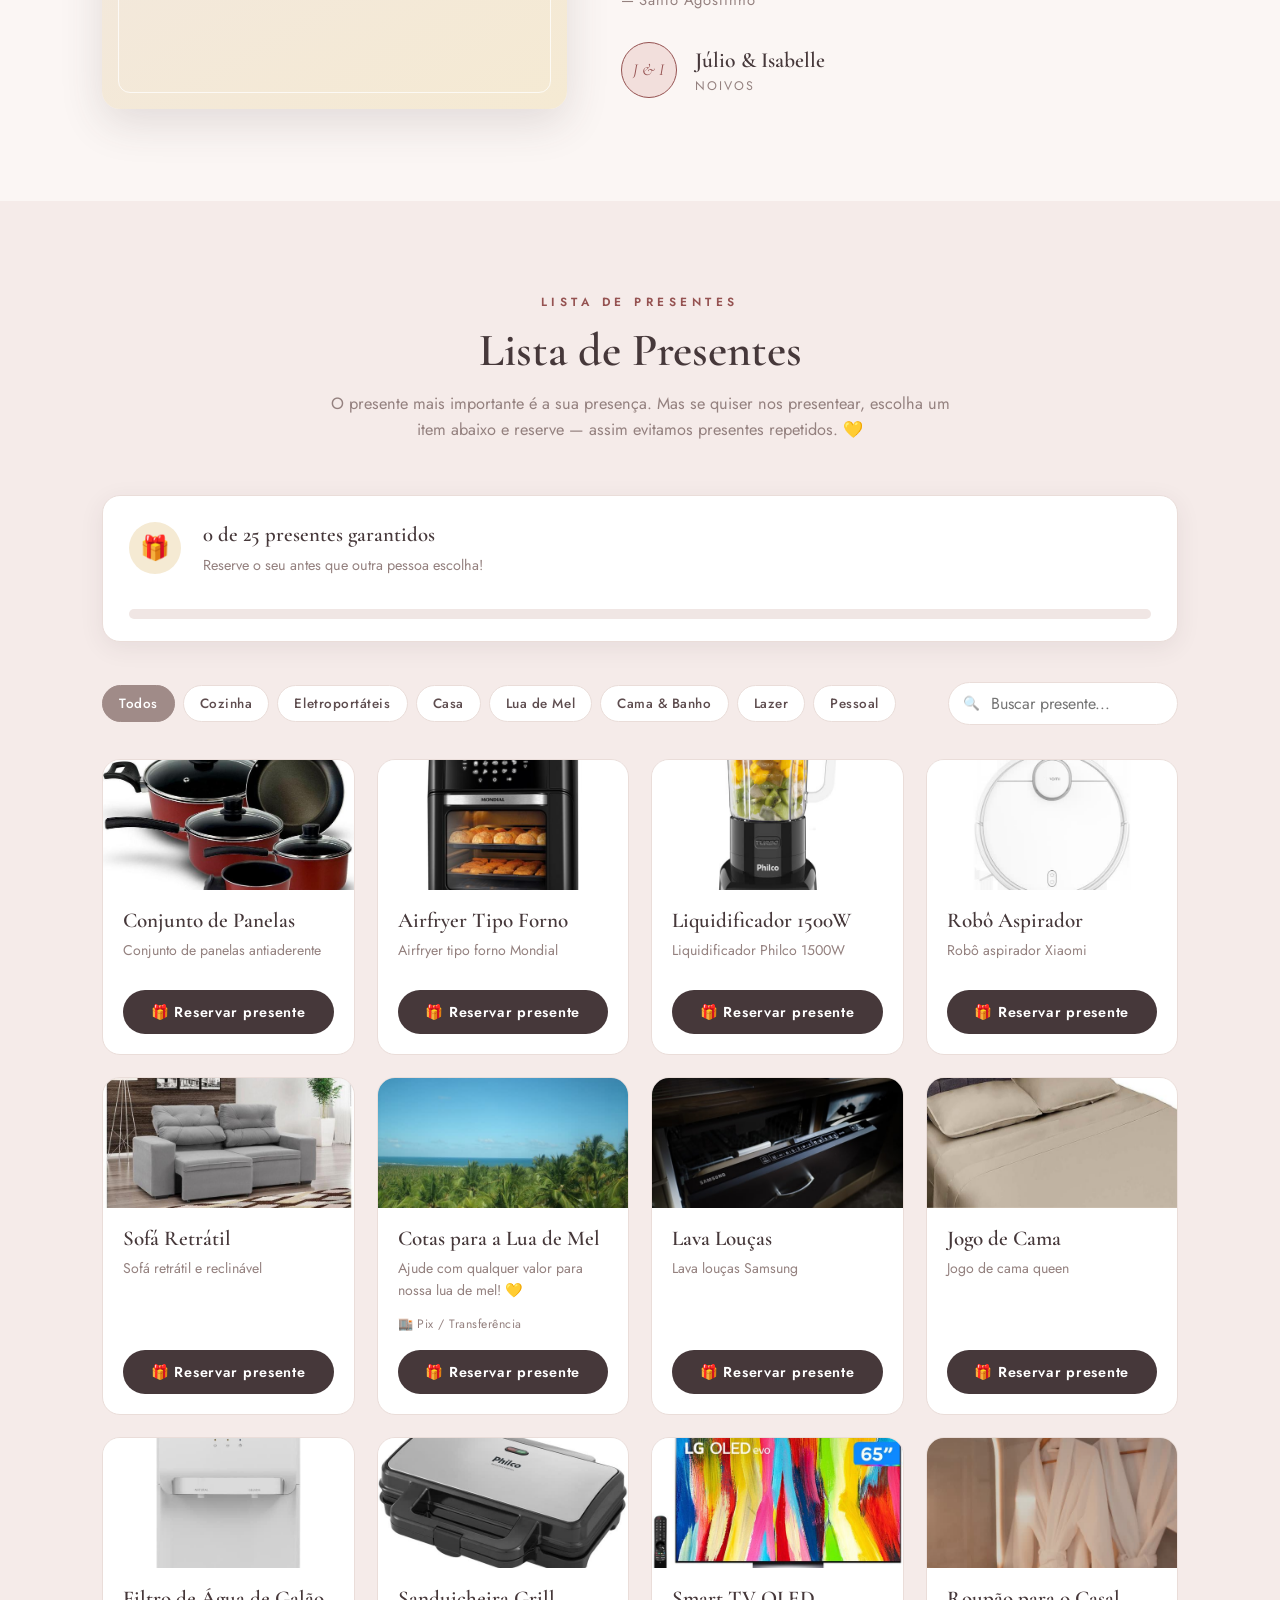
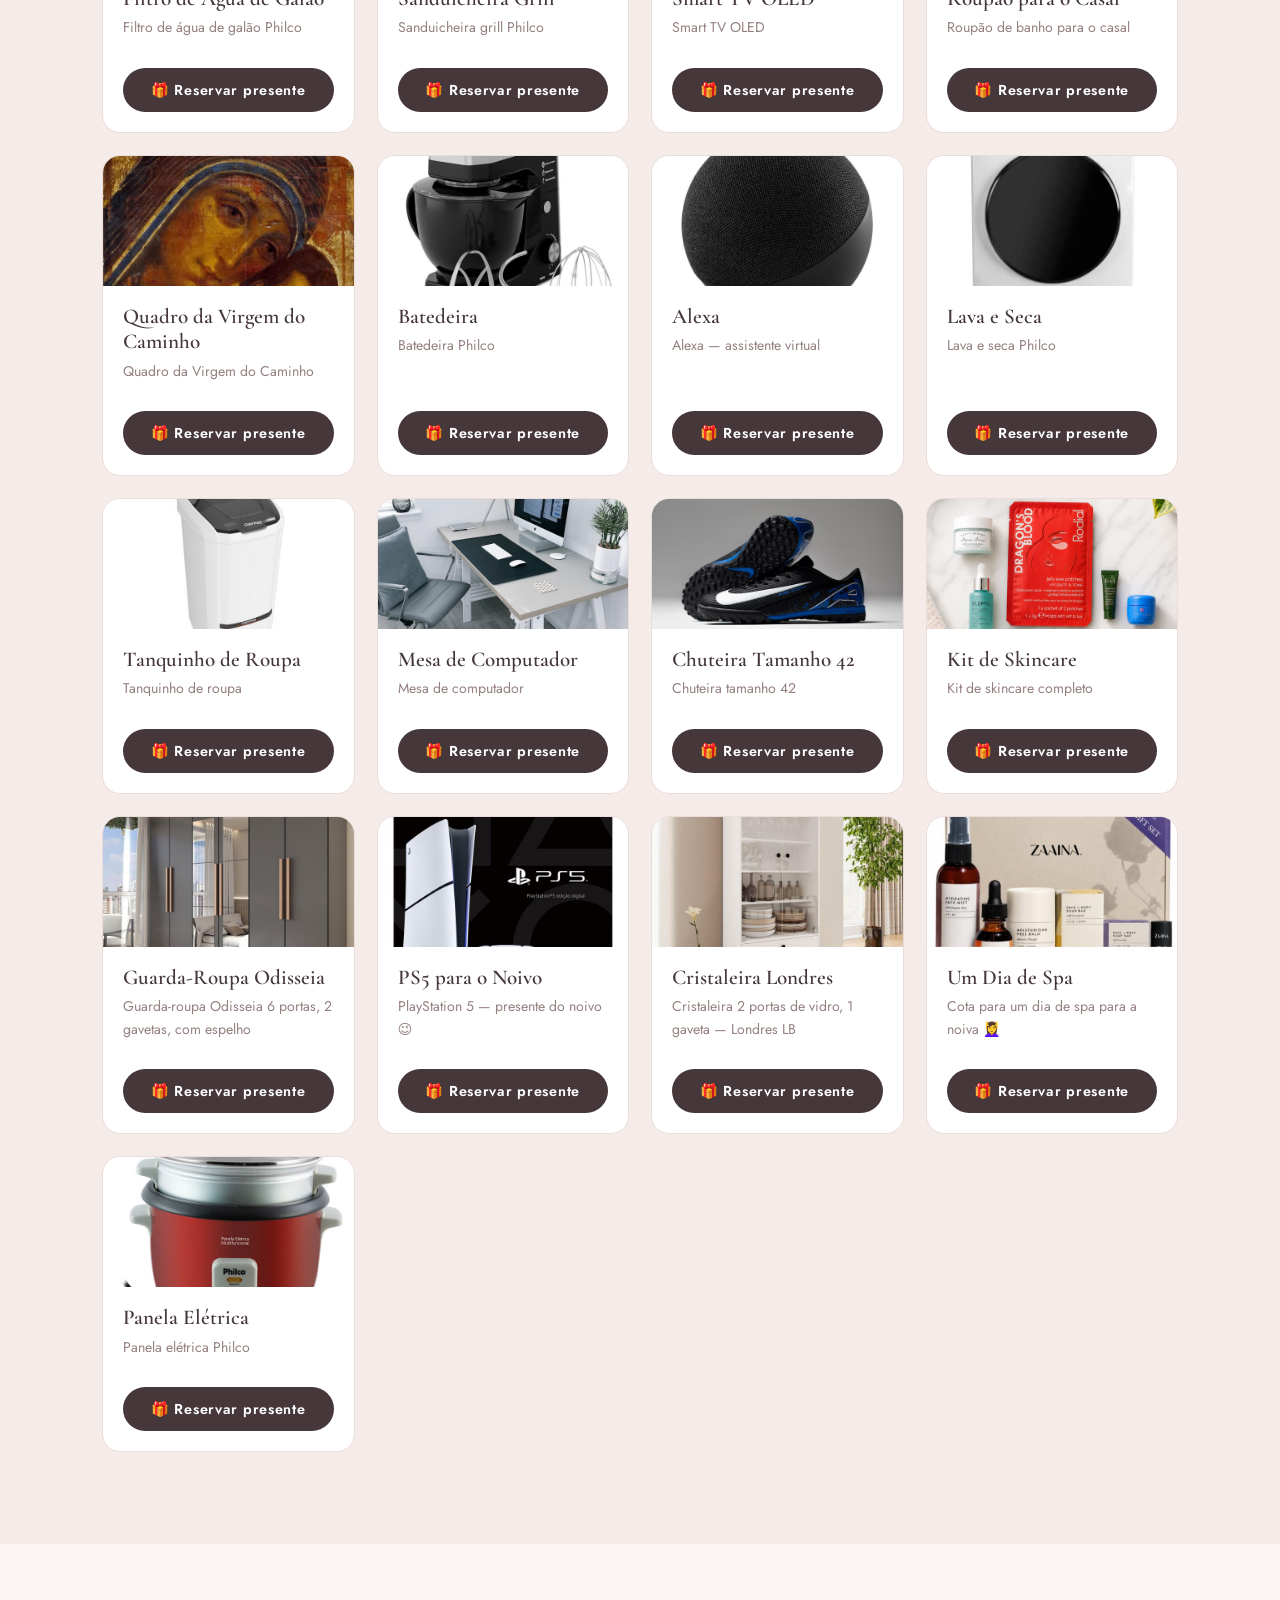
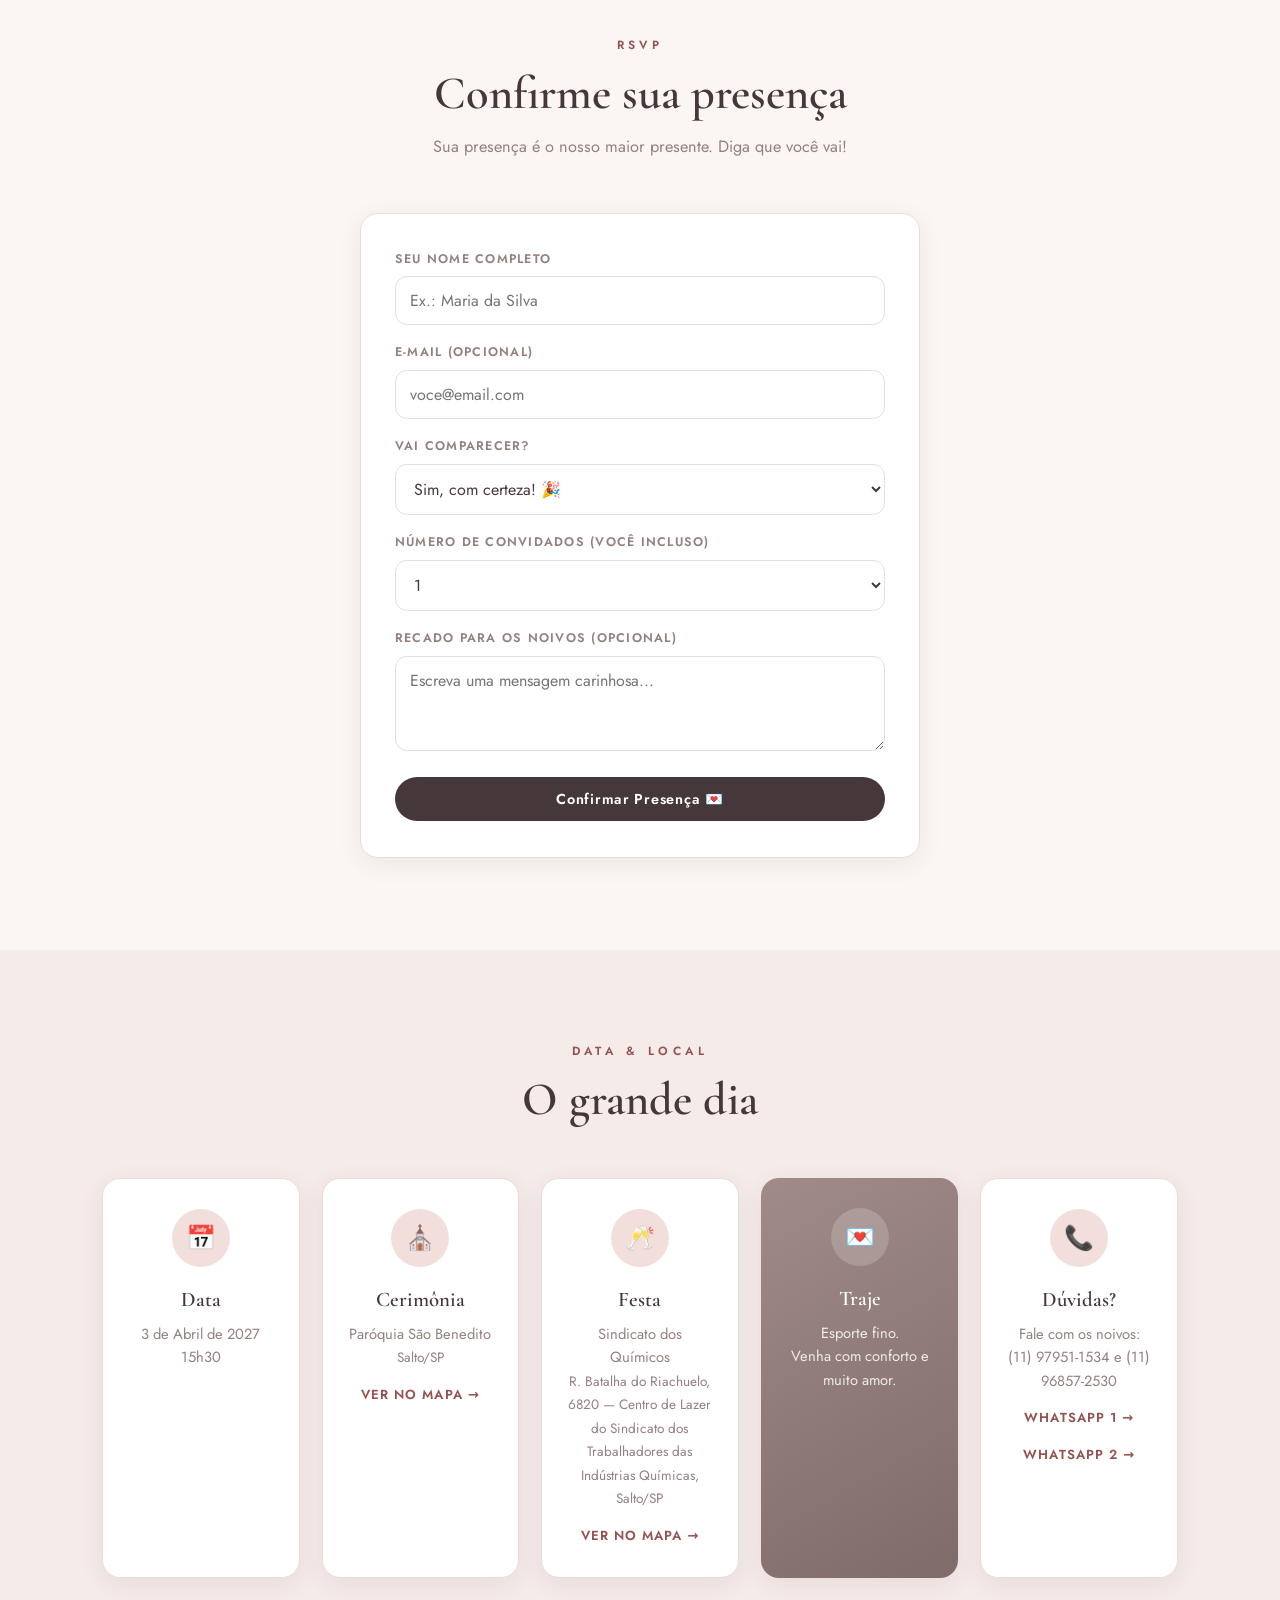
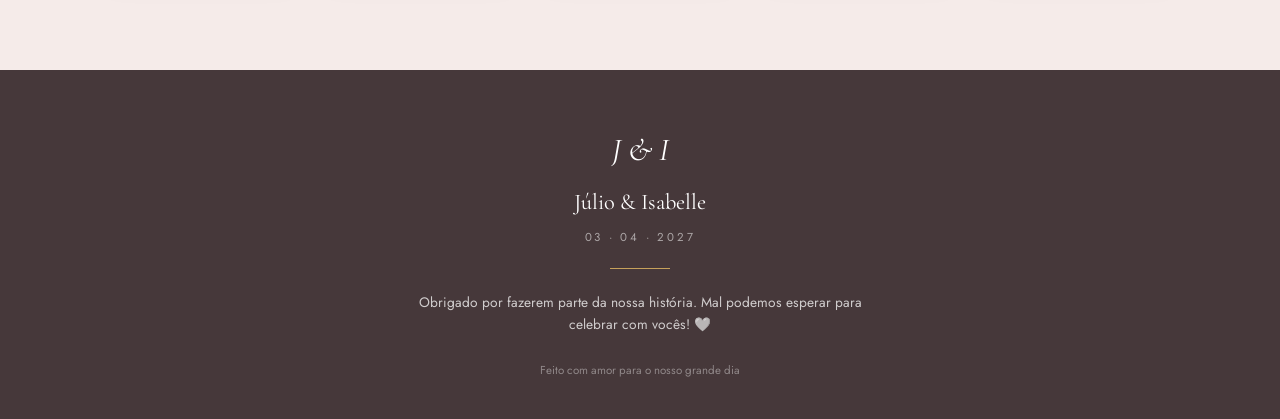
==== commit e8b138f8: "Endereço completo da festa, ícone Virgem do Caminho neocatecumenal, 2 números de WhatsApp" ====
--- a/index.html
+++ b/index.html
@@ -198,7 +198,9 @@
           <div class="ico">📞</div>
           <h4>Dúvidas?</h4>
           <p id="local-contato">Fale com os noivos pelo WhatsApp</p>
-          <a class="link" id="local-whatsapp" href="#" target="_blank" rel="noopener">Chamar no WhatsApp →</a>
+          <a class="link" id="local-whatsapp" href="#" target="_blank" rel="noopener">WhatsApp 1 →</a>
+          <br />
+          <a class="link" id="local-whatsapp2" href="#" target="_blank" rel="noopener">WhatsApp 2 →</a>
         </div>
       </div>
     </div>
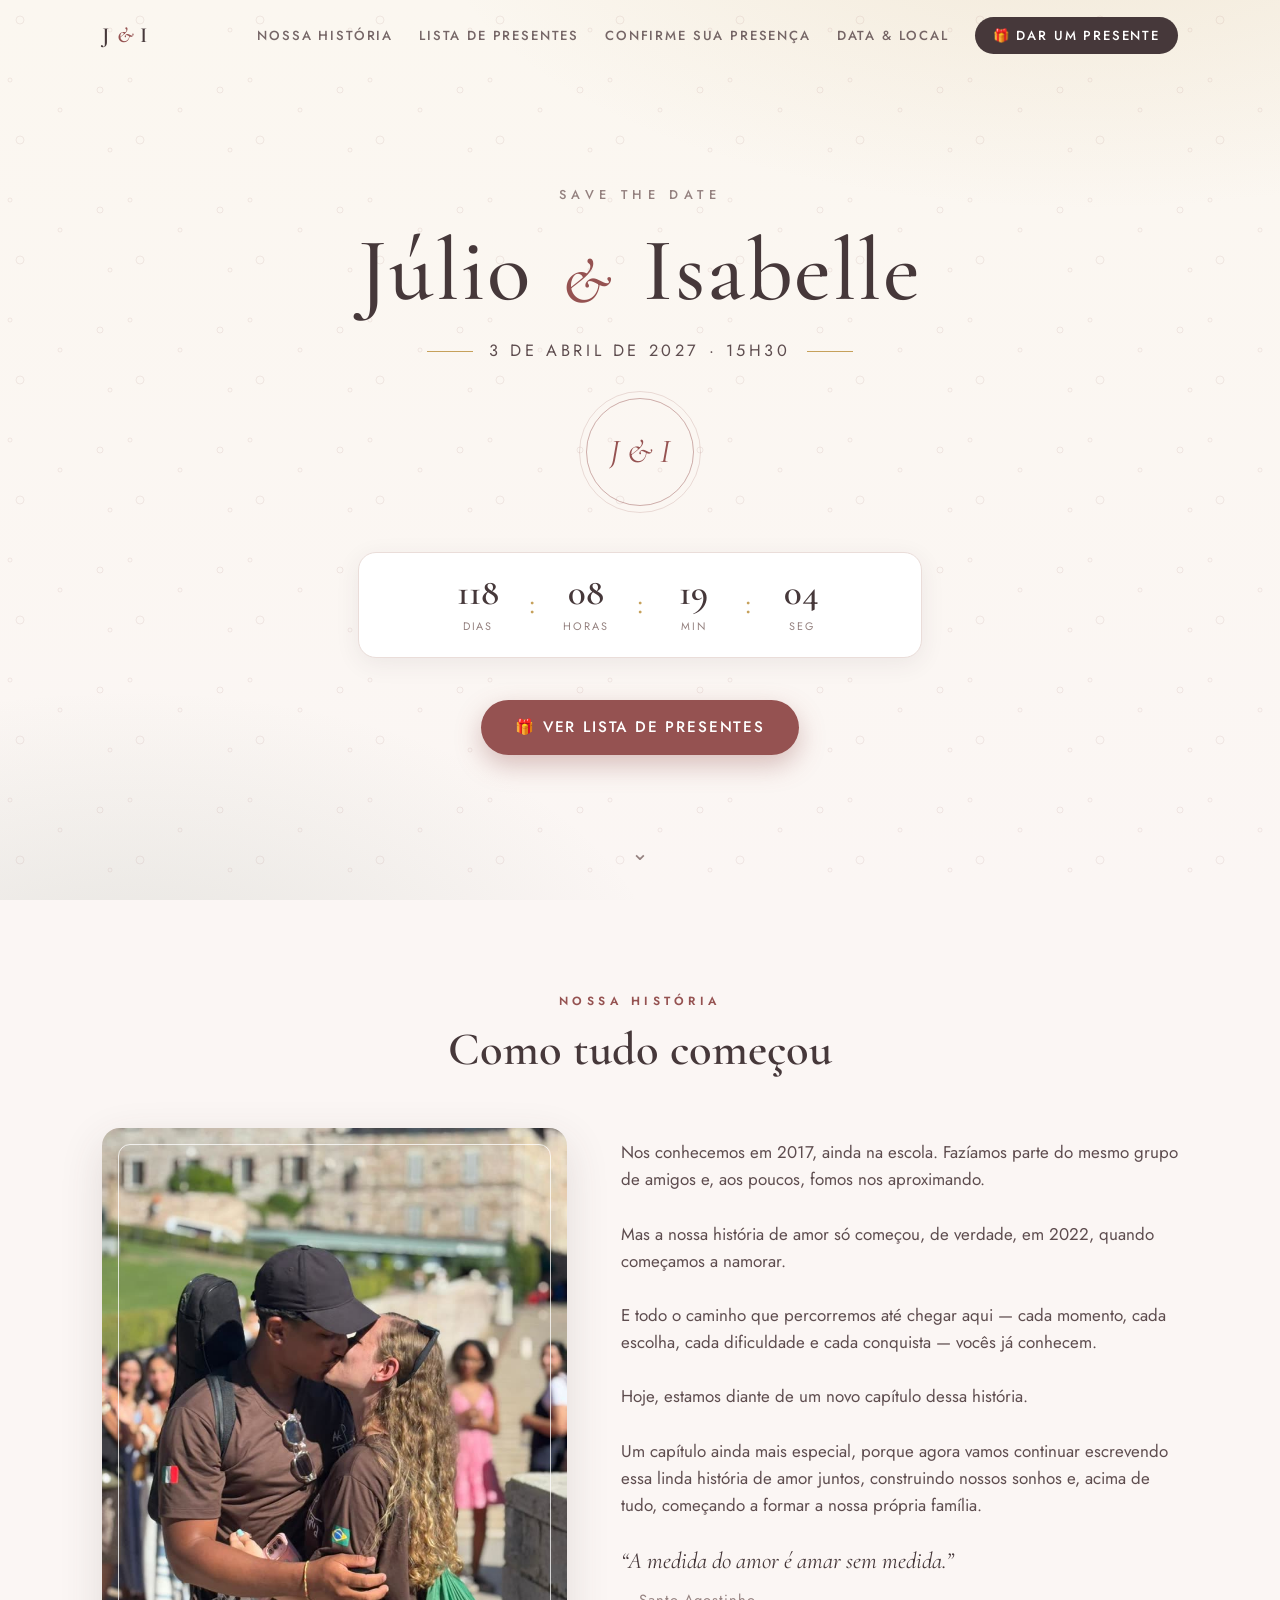
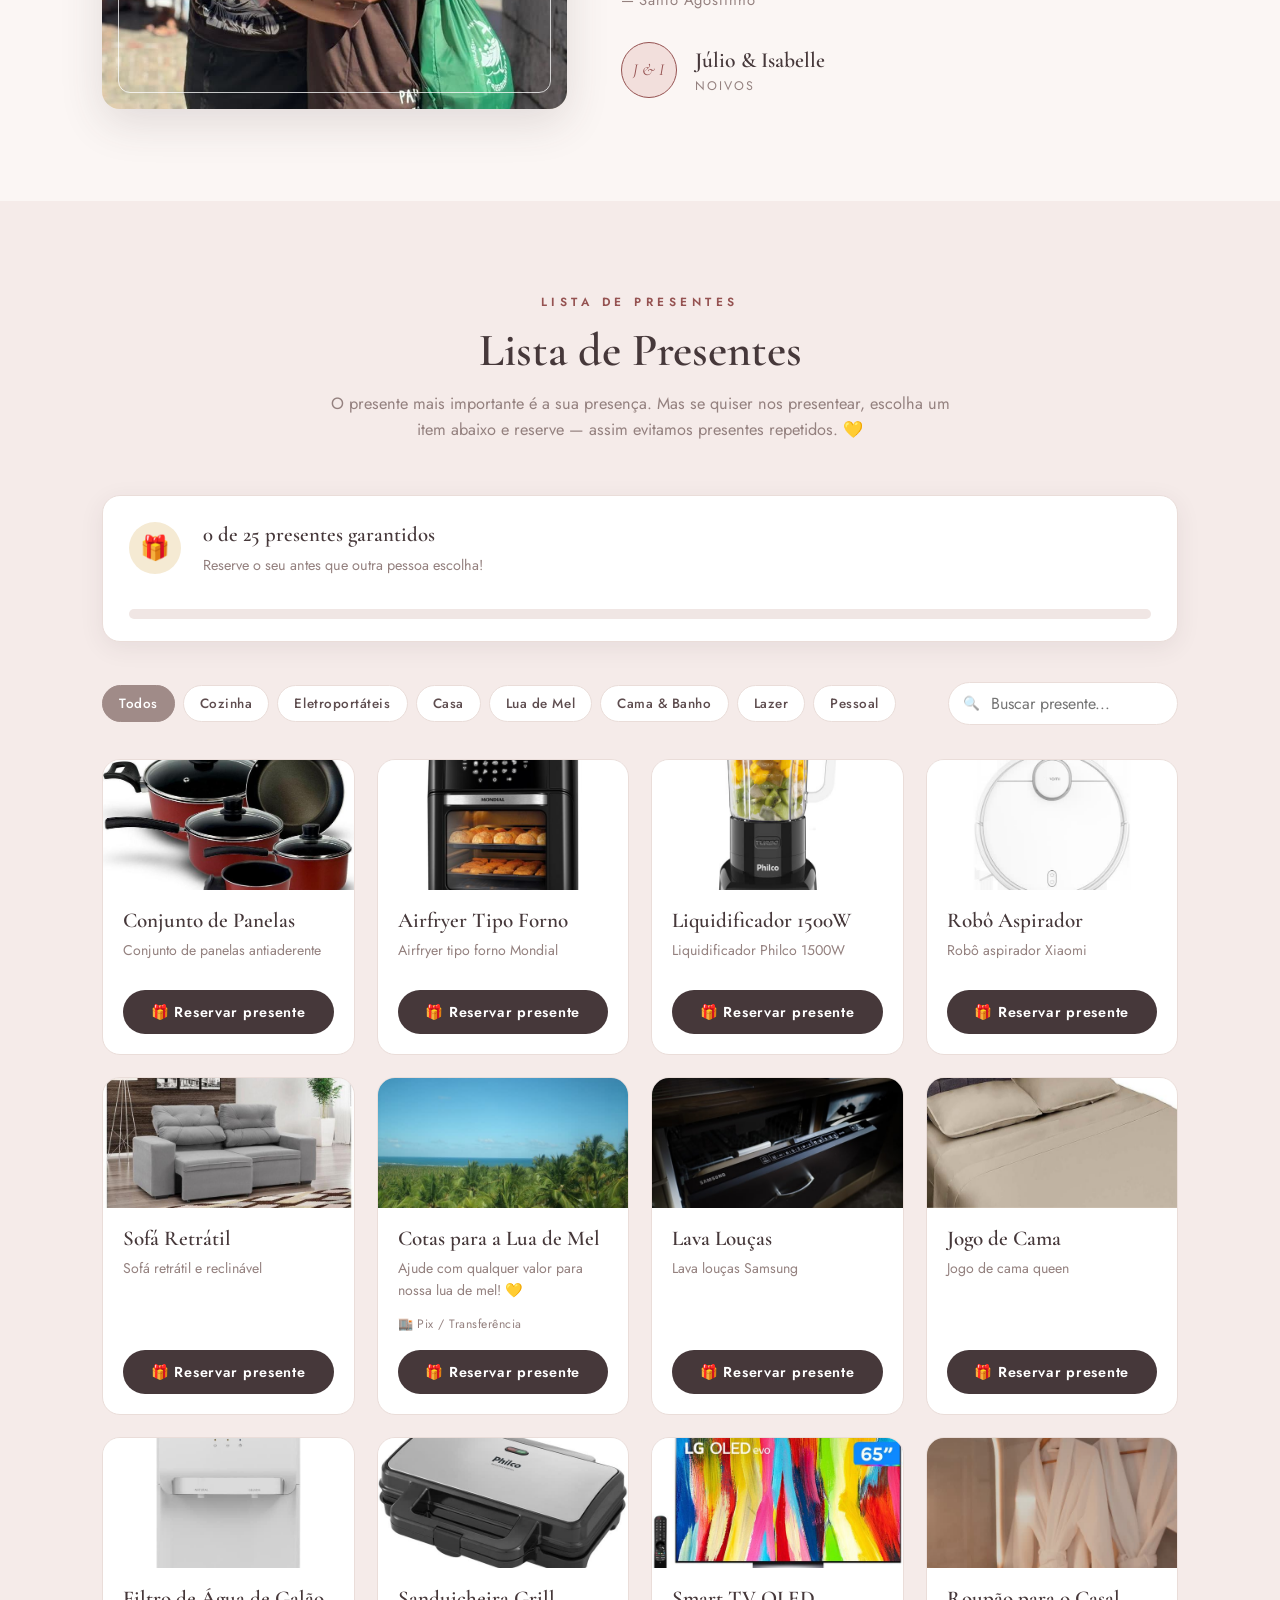
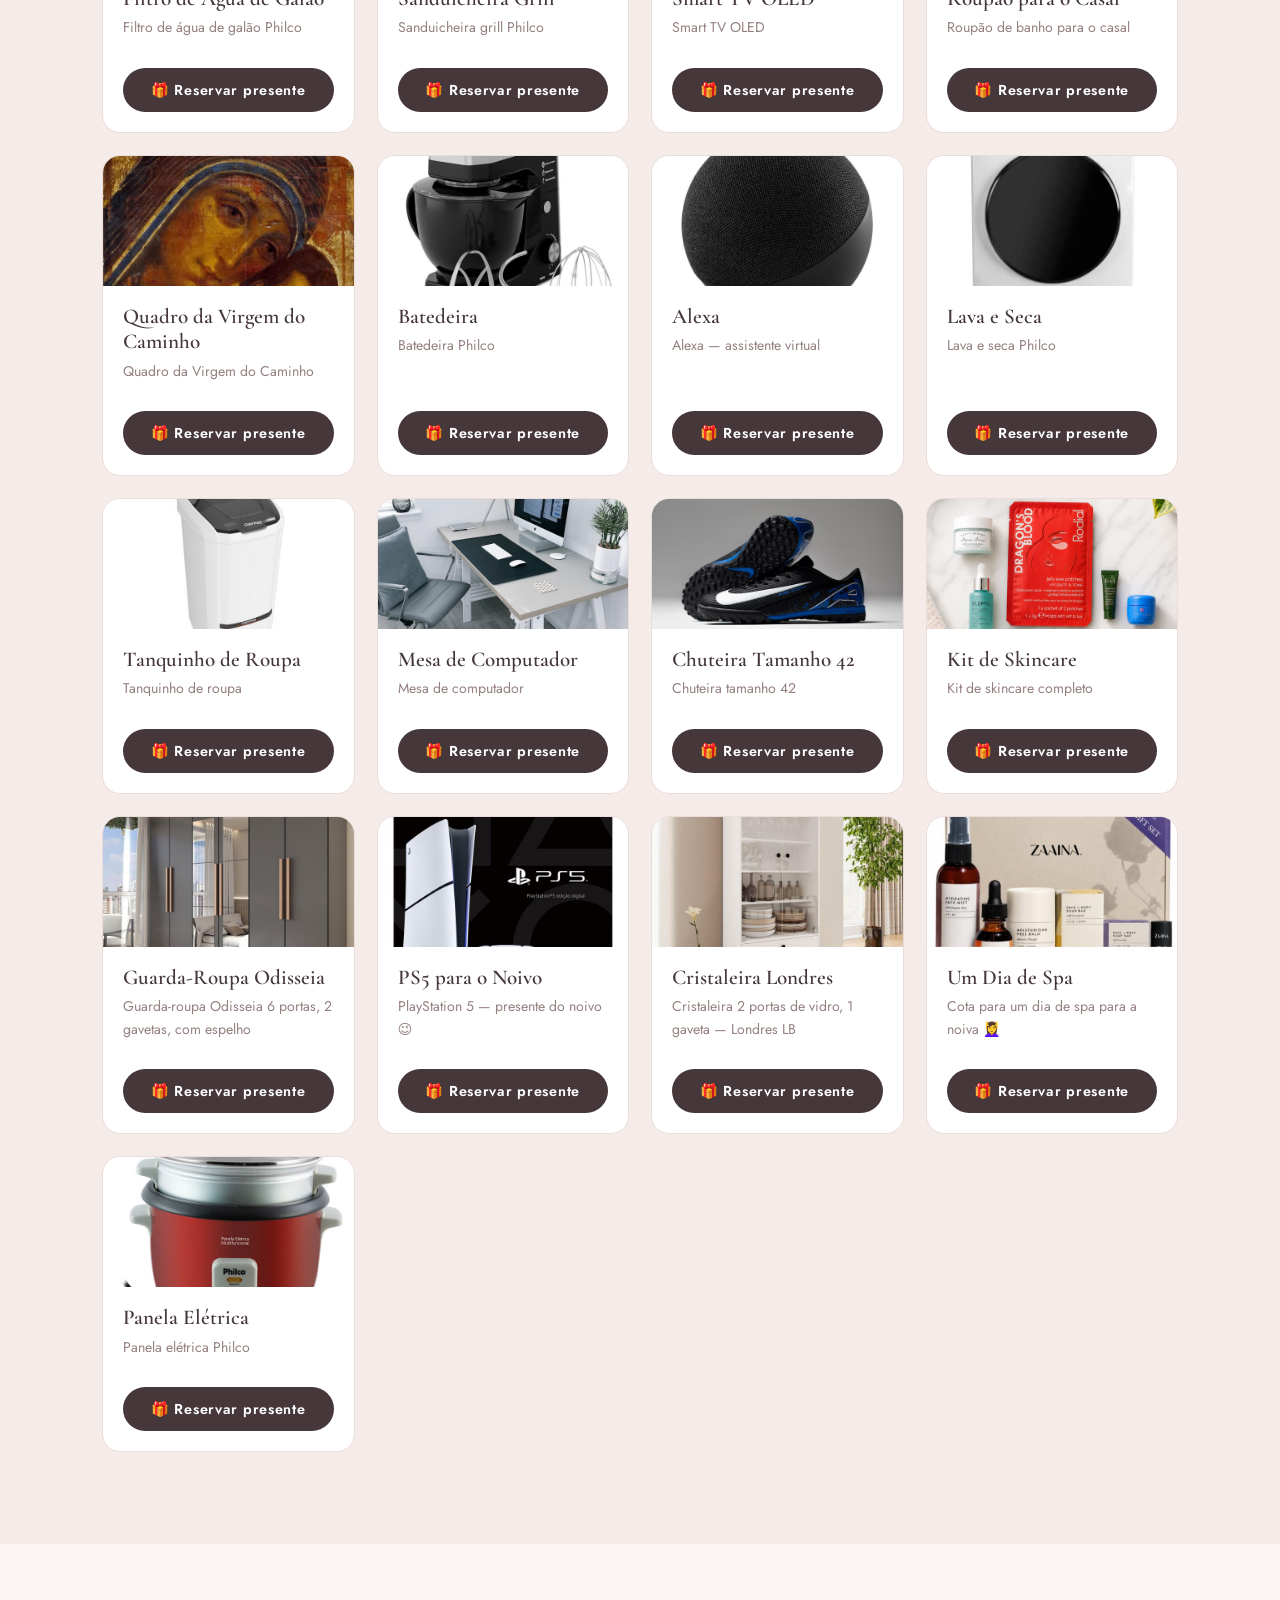
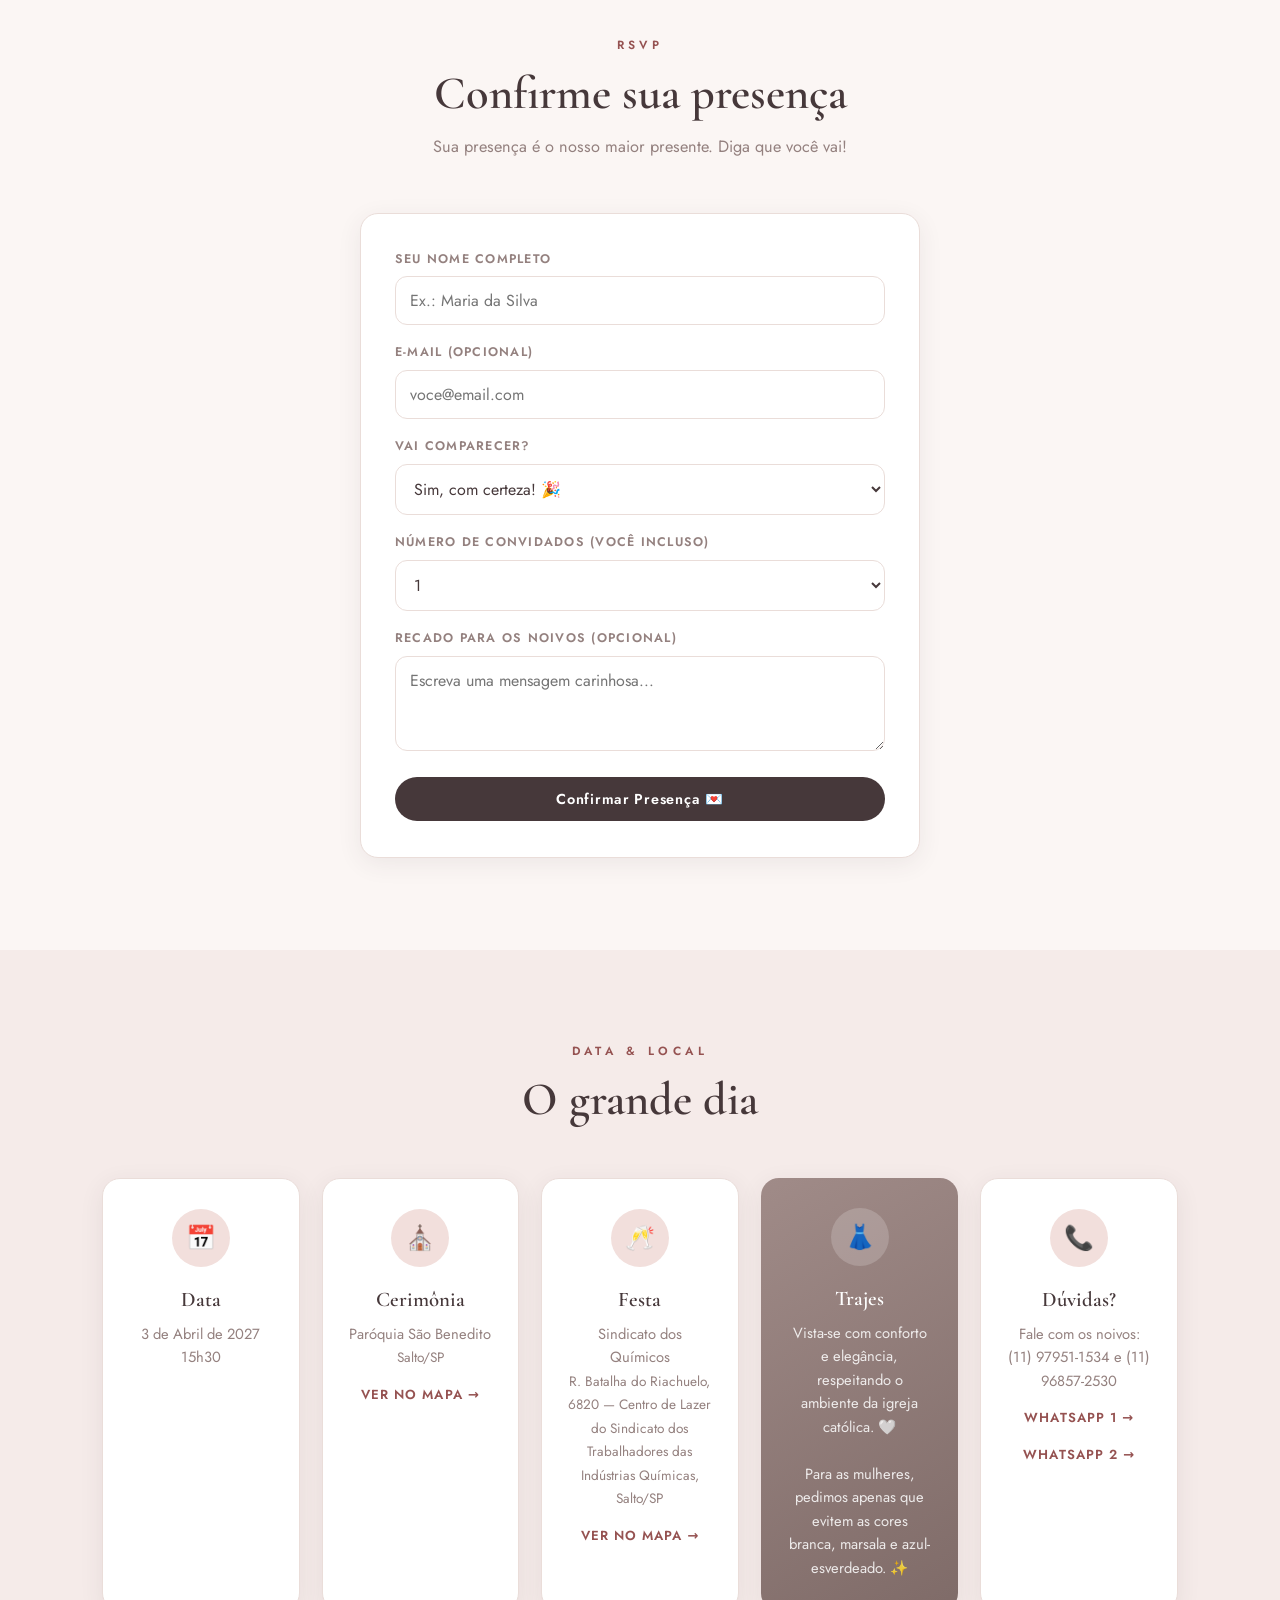
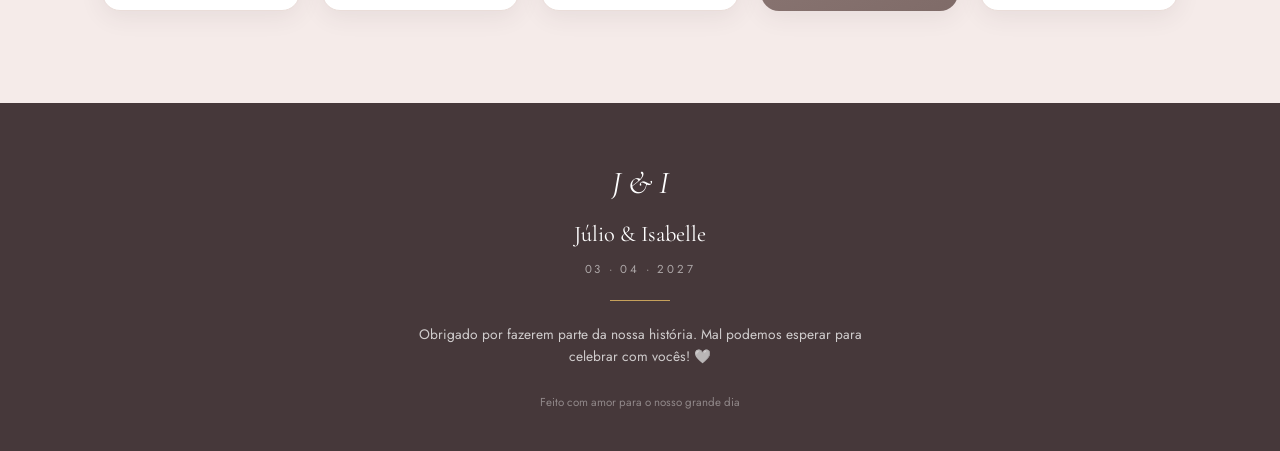
==== commit a1b62a85: "Card Trajes: nova frase com orientações (cores a evitar)" ====
--- a/index.html
+++ b/index.html
@@ -190,9 +190,9 @@
           <a class="link" id="festa-mapa" href="#" target="_blank" rel="noopener">Ver no mapa →</a>
         </div>
         <div class="info-card alt">
-          <div class="ico">💌</div>
-          <h4>Traje</h4>
-          <p>Esporte fino.<br />Venha com conforto e muito amor.</p>
+          <div class="ico">👗</div>
+          <h4>Trajes</h4>
+          <p>Vista-se com conforto e elegância, respeitando o ambiente da igreja católica. 🤍<br /><br />Para as mulheres, pedimos apenas que evitem as cores branca, marsala e azul-esverdeado. ✨</p>
         </div>
         <div class="info-card">
           <div class="ico">📞</div>
